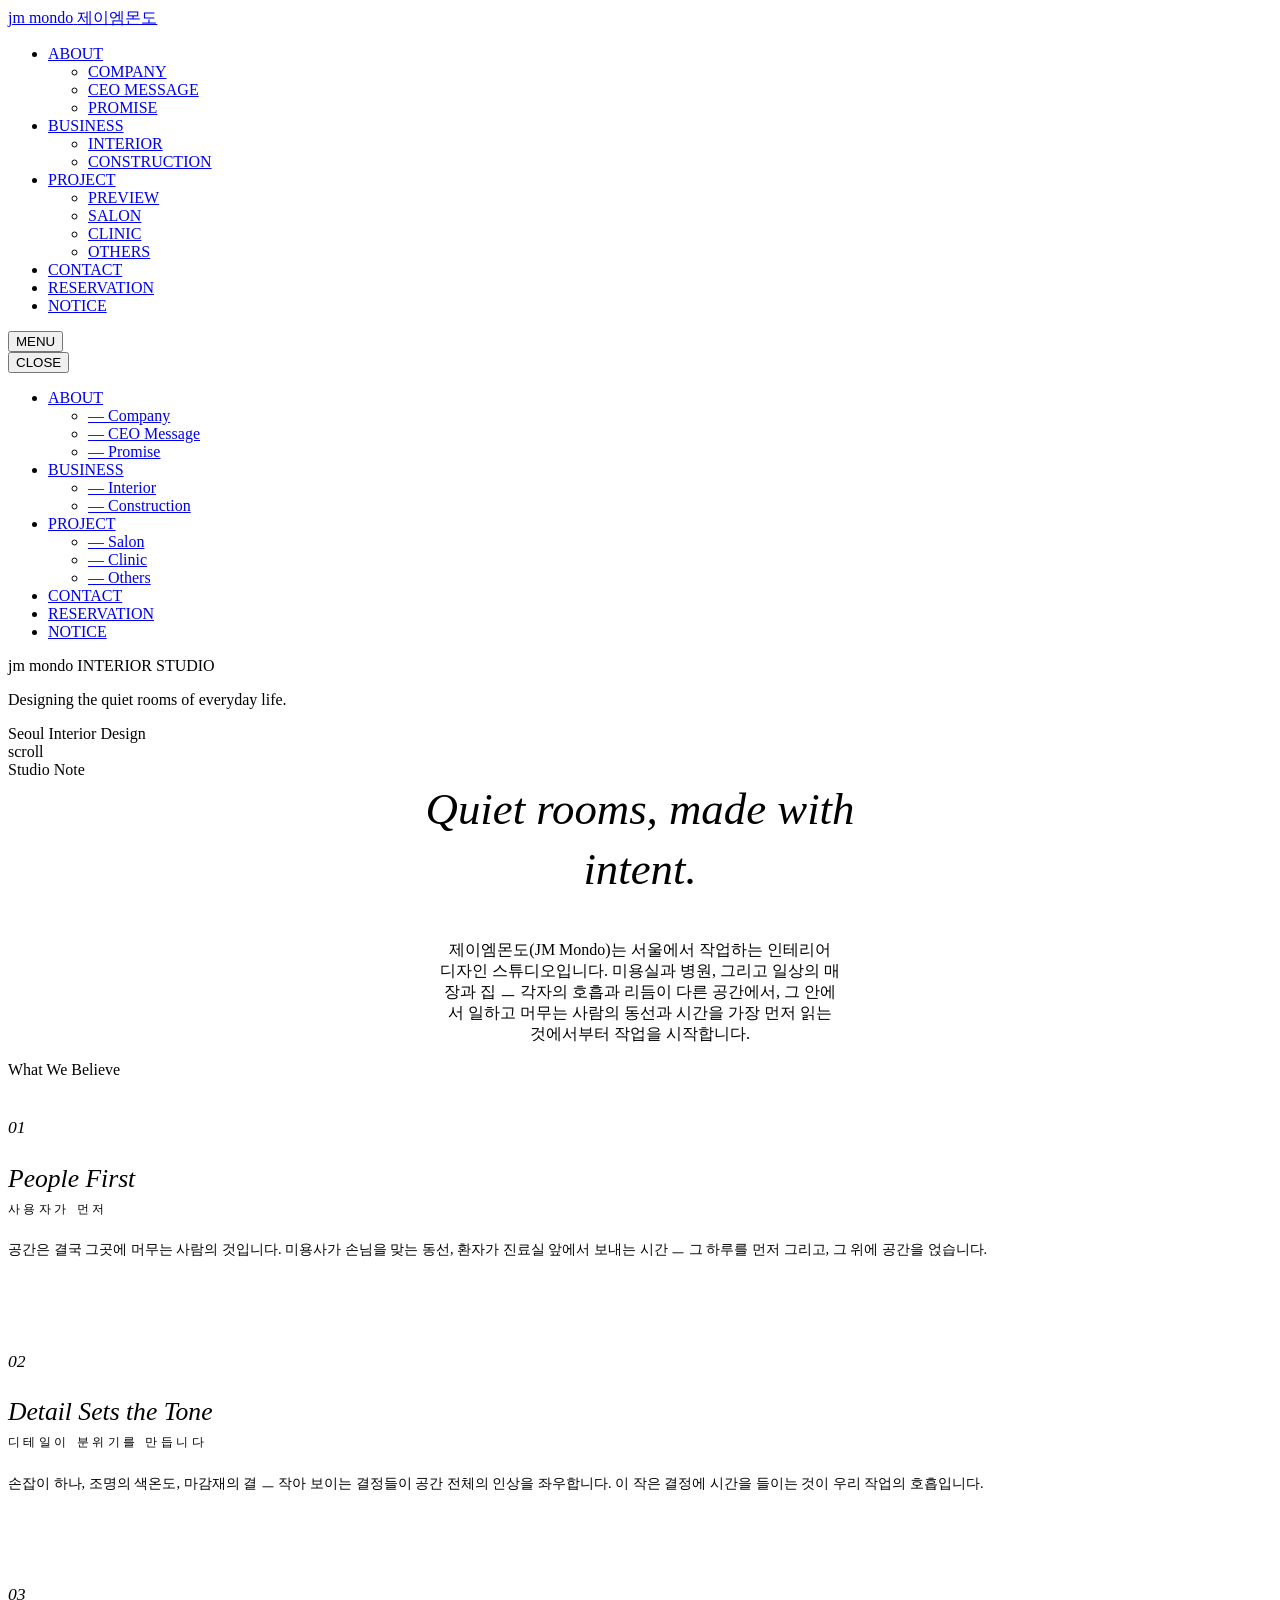
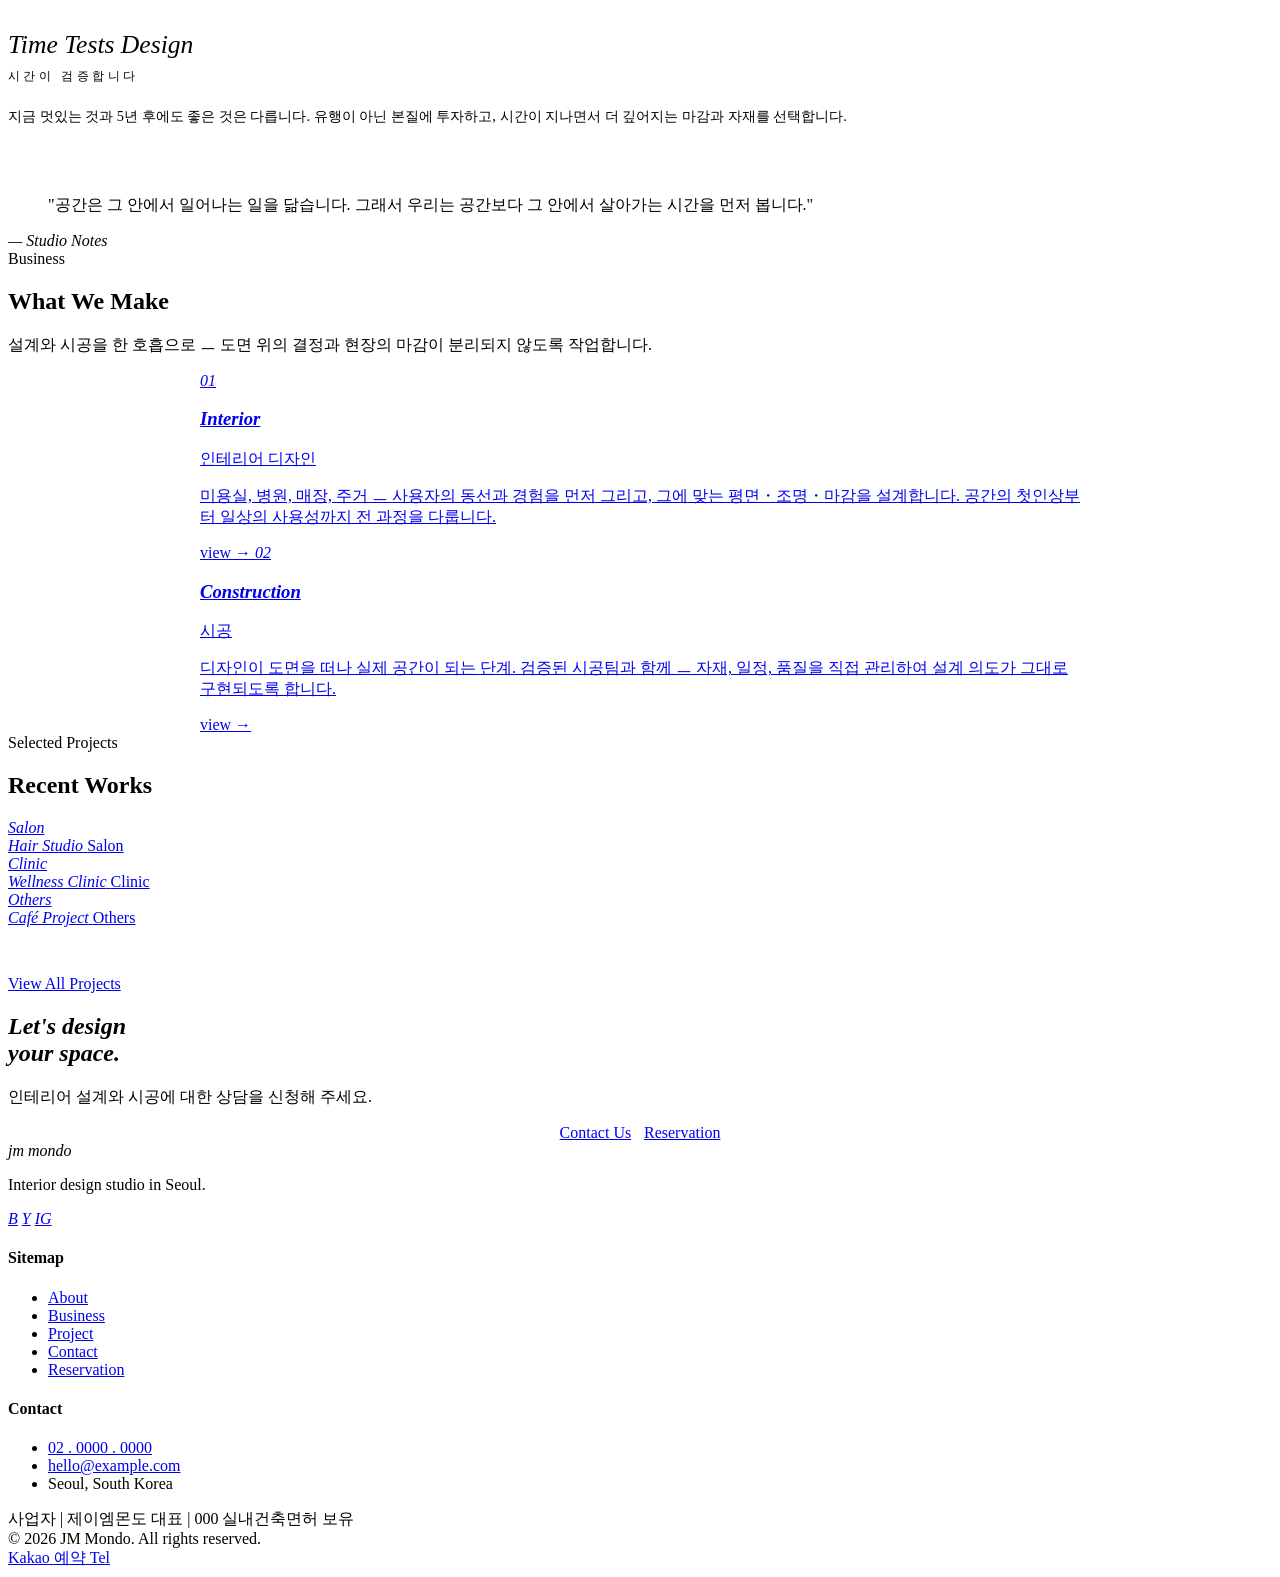
==== index.html @ fde7090d "Add files via upload" ====
<!DOCTYPE html>
<html lang="ko">
<head>
  <meta charset="UTF-8" />
  <meta name="viewport" content="width=device-width, initial-scale=1.0" />
  <title>제이엠몬도 (JM Mondo) — Interior Design Studio</title>
  <meta name="description" content="서울 기반의 건축・인테리어 디자인 스튜디오. 지속가능한 라이프스타일 공간을 디자인합니다." />

  <!-- Fonts: Cormorant Garamond (italic display) + Noto Sans KR -->
  <link rel="preconnect" href="https://fonts.googleapis.com" />
  <link rel="preconnect" href="https://fonts.gstatic.com" crossorigin />
  <link href="https://fonts.googleapis.com/css2?family=Cormorant+Garamond:ital,wght@0,400;0,500;1,400;1,500&family=Noto+Sans+KR:wght@300;400;500;700&family=Noto+Serif+KR:wght@300;400&display=swap" rel="stylesheet" />

  <link rel="stylesheet" href="css/style.css" />
</head>
<body>

  <!-- ========== HEADER ========== -->
  <header class="site-header">
    <div class="nav-inner">
      <a href="index.html" class="brand-mark">
        <span class="brand">jm mondo</span>
        <span class="ko">제이엠몬도</span>
      </a>

      <nav>
        <ul class="nav-list">
          <li>
            <a href="about.html">ABOUT</a>
            <ul class="submenu">
              <li><a href="about.html#company">COMPANY</a></li>
              <li><a href="about.html#ceo-message">CEO MESSAGE</a></li>
              <li><a href="about.html#promise">PROMISE</a></li>
            </ul>
          </li>
          <li>
            <a href="business.html">BUSINESS</a>
            <ul class="submenu">
              <li><a href="business.html#interior">INTERIOR</a></li>
              <li><a href="business.html#construction">CONSTRUCTION</a></li>
            </ul>
          </li>
          <li>
            <a href="project.html">PROJECT</a>
            <ul class="submenu">
              <li><a href="project.html#all">PREVIEW</a></li>
              <li><a href="project.html#salon">SALON</a></li>
              <li><a href="project.html#clinic">CLINIC</a></li>
              <li><a href="project.html#others">OTHERS</a></li>
            </ul>
          </li>
          <li><a href="contact.html">CONTACT</a></li>
          <li><a href="reservation.html">RESERVATION</a></li>
          <li><a href="notice.html">NOTICE</a></li>
        </ul>
      </nav>

      <button class="menu-trigger" aria-label="메뉴 열기">
        <span>MENU</span>
        <span class="bars" aria-hidden="true">
          <span></span><span></span>
        </span>
      </button>
    </div>
  </header>

  <!-- ========== MOBILE DRAWER ========== -->
  <div class="drawer-overlay"></div>
  <aside class="mobile-drawer" aria-label="모바일 메뉴">
    <button class="drawer-close" aria-label="메뉴 닫기">CLOSE</button>
    <ul class="drawer-list">
      <li>
        <a href="about.html">ABOUT</a>
        <ul class="sub-list">
          <li><a href="about.html#company">— Company</a></li>
          <li><a href="about.html#ceo-message">— CEO Message</a></li>
          <li><a href="about.html#promise">— Promise</a></li>
        </ul>
      </li>
      <li>
        <a href="business.html">BUSINESS</a>
        <ul class="sub-list">
          <li><a href="business.html#interior">— Interior</a></li>
          <li><a href="business.html#construction">— Construction</a></li>
        </ul>
      </li>
      <li>
        <a href="project.html">PROJECT</a>
        <ul class="sub-list">
          <li><a href="project.html#salon">— Salon</a></li>
          <li><a href="project.html#clinic">— Clinic</a></li>
          <li><a href="project.html#others">— Others</a></li>
        </ul>
      </li>
      <li><a href="contact.html">CONTACT</a></li>
      <li><a href="reservation.html">RESERVATION</a></li>
      <li><a href="notice.html">NOTICE</a></li>
    </ul>
  </aside>

  <!-- ========== HERO ========== -->
  <section class="hero">
    <div class="container hero-inner">
      <div class="hero-mark reveal">
        <span class="italic">jm mondo</span>
        <span class="multiply">INTERIOR STUDIO</span>
      </div>
      <p class="hero-tagline reveal">
        Designing the quiet rooms of everyday life.
      </p>
      <div class="hero-meta reveal">
        <span>Seoul</span>
        <span>Interior Design</span>
      </div>
    </div>

    <div class="scroll-cue">
      <span class="italic">scroll</span>
      <span class="line-down" aria-hidden="true"></span>
    </div>
  </section>

  <!-- ========== STUDIO NOTE ========== -->
  <section id="intro">
    <div class="container-narrow">
      <div class="section-head">
        <span class="eyebrow reveal">Studio Note</span>
      </div>

      <p class="reveal" style="font-family:var(--font-display); font-style:italic; font-size:clamp(1.8rem, 3.6vw, 2.8rem); line-height:1.35; text-align:center; margin:0 auto 2.5rem; max-width:22ch; color:var(--text); font-weight:400;">
        Quiet rooms, made with intent.
      </p>

      <div class="reveal" style="max-width:50ch; margin:0 auto; text-align:center;">
        <p class="body-kr">
          제이엠몬도(JM Mondo)는 서울에서 작업하는 인테리어 디자인 스튜디오입니다. 미용실과 병원, 그리고 일상의 매장과 집 ㅡ 각자의 호흡과 리듬이 다른 공간에서, 그 안에서 일하고 머무는 사람의 동선과 시간을 가장 먼저 읽는 것에서부터 작업을 시작합니다.
        </p>
      </div>

      <div class="divider reveal"></div>
    </div>
  </section>

  <!-- ========== PRINCIPLES ========== -->
  <section id="principles" style="padding-top:0;">
    <div class="container">
      <div class="section-head">
        <span class="eyebrow reveal">What We Believe</span>
      </div>

      <div class="service-grid">
        <div class="reveal" style="padding:2.4rem 0; border-top:1px solid var(--line);">
          <span style="font-family:var(--font-display); font-style:italic; font-size:1.1rem; color:var(--text-soft); display:block; margin-bottom:1.6rem;"><em>01</em></span>
          <h3 style="font-family:var(--font-display); font-style:italic; font-size:1.6rem; margin-bottom:0.4rem; font-weight:400; line-height:1.2;"><em>People First</em></h3>
          <span style="font-size:0.78rem; letter-spacing:0.28em; text-transform:uppercase; color:var(--text-muted); margin-bottom:1.4rem; display:block;">사용자가 먼저</span>
          <p class="body-kr" style="font-size:0.9rem;">공간은 결국 그곳에 머무는 사람의 것입니다. 미용사가 손님을 맞는 동선, 환자가 진료실 앞에서 보내는 시간 ㅡ 그 하루를 먼저 그리고, 그 위에 공간을 얹습니다.</p>
        </div>

        <div class="reveal" style="padding:2.4rem 0; border-top:1px solid var(--line);">
          <span style="font-family:var(--font-display); font-style:italic; font-size:1.1rem; color:var(--text-soft); display:block; margin-bottom:1.6rem;"><em>02</em></span>
          <h3 style="font-family:var(--font-display); font-style:italic; font-size:1.6rem; margin-bottom:0.4rem; font-weight:400; line-height:1.2;"><em>Detail Sets the Tone</em></h3>
          <span style="font-size:0.78rem; letter-spacing:0.28em; text-transform:uppercase; color:var(--text-muted); margin-bottom:1.4rem; display:block;">디테일이 분위기를 만듭니다</span>
          <p class="body-kr" style="font-size:0.9rem;">손잡이 하나, 조명의 색온도, 마감재의 결 ㅡ 작아 보이는 결정들이 공간 전체의 인상을 좌우합니다. 이 작은 결정에 시간을 들이는 것이 우리 작업의 호흡입니다.</p>
        </div>

        <div class="reveal" style="padding:2.4rem 0; border-top:1px solid var(--line);">
          <span style="font-family:var(--font-display); font-style:italic; font-size:1.1rem; color:var(--text-soft); display:block; margin-bottom:1.6rem;"><em>03</em></span>
          <h3 style="font-family:var(--font-display); font-style:italic; font-size:1.6rem; margin-bottom:0.4rem; font-weight:400; line-height:1.2;"><em>Time Tests Design</em></h3>
          <span style="font-size:0.78rem; letter-spacing:0.28em; text-transform:uppercase; color:var(--text-muted); margin-bottom:1.4rem; display:block;">시간이 검증합니다</span>
          <p class="body-kr" style="font-size:0.9rem;">지금 멋있는 것과 5년 후에도 좋은 것은 다릅니다. 유행이 아닌 본질에 투자하고, 시간이 지나면서 더 깊어지는 마감과 자재를 선택합니다.</p>
        </div>
      </div>
    </div>
  </section>

  <!-- ========== EDITORIAL QUOTE ========== -->
  <section class="editorial-banner reveal">
    <div class="container">
      <blockquote>
        "공간은 그 안에서 일어나는 일을 닮습니다. 그래서 우리는 공간보다 그 안에서 살아가는 시간을 먼저 봅니다."
      </blockquote>
      <cite>— Studio Notes</cite>
    </div>
  </section>

  <!-- ========== BUSINESS PREVIEW ========== -->
  <section id="business-preview">
    <div class="container">
      <div class="section-head">
        <span class="eyebrow reveal">Business</span>
        <h2 class="h-section reveal">What We Make</h2>
        <p class="body-kr reveal" style="margin-top:1.2rem;">
          설계와 시공을 한 호흡으로 ㅡ 도면 위의 결정과 현장의 마감이 분리되지 않도록 작업합니다.
        </p>
      </div>

      <div class="service-grid" style="grid-template-columns:repeat(auto-fit, minmax(260px, 1fr)); max-width:880px; margin:0 auto;">
        <a href="business.html#interior" class="service-card reveal">
          <span class="num"><em>01</em></span>
          <h3 class="title"><em>Interior</em></h3>
          <span class="title-kr">인테리어 디자인</span>
          <p class="desc">미용실, 병원, 매장, 주거 ㅡ 사용자의 동선과 경험을 먼저 그리고, 그에 맞는 평면・조명・마감을 설계합니다. 공간의 첫인상부터 일상의 사용성까지 전 과정을 다룹니다.</p>
          <span class="arrow">view → </span>
        </a>

        <a href="business.html#construction" class="service-card reveal">
          <span class="num"><em>02</em></span>
          <h3 class="title"><em>Construction</em></h3>
          <span class="title-kr">시공</span>
          <p class="desc">디자인이 도면을 떠나 실제 공간이 되는 단계. 검증된 시공팀과 함께 ㅡ 자재, 일정, 품질을 직접 관리하여 설계 의도가 그대로 구현되도록 합니다.</p>
          <span class="arrow">view → </span>
        </a>
      </div>
    </div>
  </section>

  <!-- ========== PROJECT PREVIEW ========== -->
  <section id="project-preview" style="background:var(--bg-alt);">
    <div class="container">
      <div class="section-head">
        <span class="eyebrow reveal">Selected Projects</span>
        <h2 class="h-section reveal">Recent Works</h2>
      </div>

      <div class="project-grid">
        <a href="project.html" class="project-item reveal">
          <div class="img-wrap"><div class="placeholder"><em>Salon</em></div></div>
          <div class="meta">
            <span class="name"><em>Hair Studio</em></span>
            <span class="cat">Salon</span>
          </div>
        </a>
        <a href="project.html" class="project-item reveal">
          <div class="img-wrap"><div class="placeholder"><em>Clinic</em></div></div>
          <div class="meta">
            <span class="name"><em>Wellness Clinic</em></span>
            <span class="cat">Clinic</span>
          </div>
        </a>
        <a href="project.html" class="project-item reveal">
          <div class="img-wrap"><div class="placeholder"><em>Others</em></div></div>
          <div class="meta">
            <span class="name"><em>Café Project</em></span>
            <span class="cat">Others</span>
          </div>
        </a>
      </div>

      <div class="text-center" style="margin-top:3rem;">
        <a href="project.html" class="cta-button dark">View All Projects</a>
      </div>
    </div>
  </section>

  <!-- ========== CTA ========== -->
  <section class="cta-banner">
    <div class="container">
      <h2 class="h-display"><em>Let's design<br/>your space.</em></h2>
      <p class="body-kr">인테리어 설계와 시공에 대한 상담을 신청해 주세요.</p>
      <div style="display:flex; gap:0.8rem; flex-wrap:wrap; justify-content:center;">
        <a href="contact.html" class="cta-button">Contact Us</a>
        <a href="reservation.html" class="cta-button">Reservation</a>
      </div>
    </div>
  </section>

  <!-- ========== FOOTER ========== -->
  <footer class="site-footer">
    <div class="container">
      <div class="footer-grid">
        <div class="footer-brand">
          <span class="brand"><em>jm mondo</em></span>
          <p class="tagline">Interior design studio in Seoul.</p>
          <div class="footer-social">
            <a href="https://blog.naver.com/" aria-label="blog" target="_blank" rel="noopener"><em>B</em></a>
            <a href="https://youtube.com/" aria-label="youtube" target="_blank" rel="noopener"><em>Y</em></a>
            <a href="https://instagram.com/" aria-label="instagram" target="_blank" rel="noopener"><em>IG</em></a>
          </div>
        </div>

        <div class="footer-col">
          <h4>Sitemap</h4>
          <ul>
            <li><a href="about.html">About</a></li>
            <li><a href="business.html">Business</a></li>
            <li><a href="project.html">Project</a></li>
            <li><a href="contact.html">Contact</a></li>
            <li><a href="reservation.html">Reservation</a></li>
          </ul>
        </div>

        <div class="footer-col">
          <h4>Contact</h4>
          <ul>
            <li><a href="tel:0212345678">02 . 0000 . 0000</a></li>
            <li><a href="mailto:hello@example.com">hello@example.com</a></li>
            <li><span>Seoul, South Korea</span></li>
          </ul>
        </div>
      </div>

      <div class="footer-meta">
        <div class="biz">
          <span>사업자 | 제이엠몬도</span>
          <span>대표 | 000</span>
          <span>실내건축면허 보유</span>
        </div>
        <div>© 2026 JM Mondo. All rights reserved.</div>
      </div>
    </div>
  </footer>

  <!-- ========== FLOATING SIDE ACTIONS ========== -->
  <div class="side-actions">
    <a href="http://pf.kakao.com/" target="_blank" rel="noopener" class="side-action kakao" aria-label="카카오톡 상담">
      <span>Kakao</span>
    </a>
    <a href="reservation.html" class="side-action" aria-label="예약">
      <span>예약</span>
    </a>
    <a href="tel:0212345678" class="side-action" aria-label="전화">
      <span>Tel</span>
    </a>
  </div>

  <script src="js/main.js"></script>
</body>
</html>
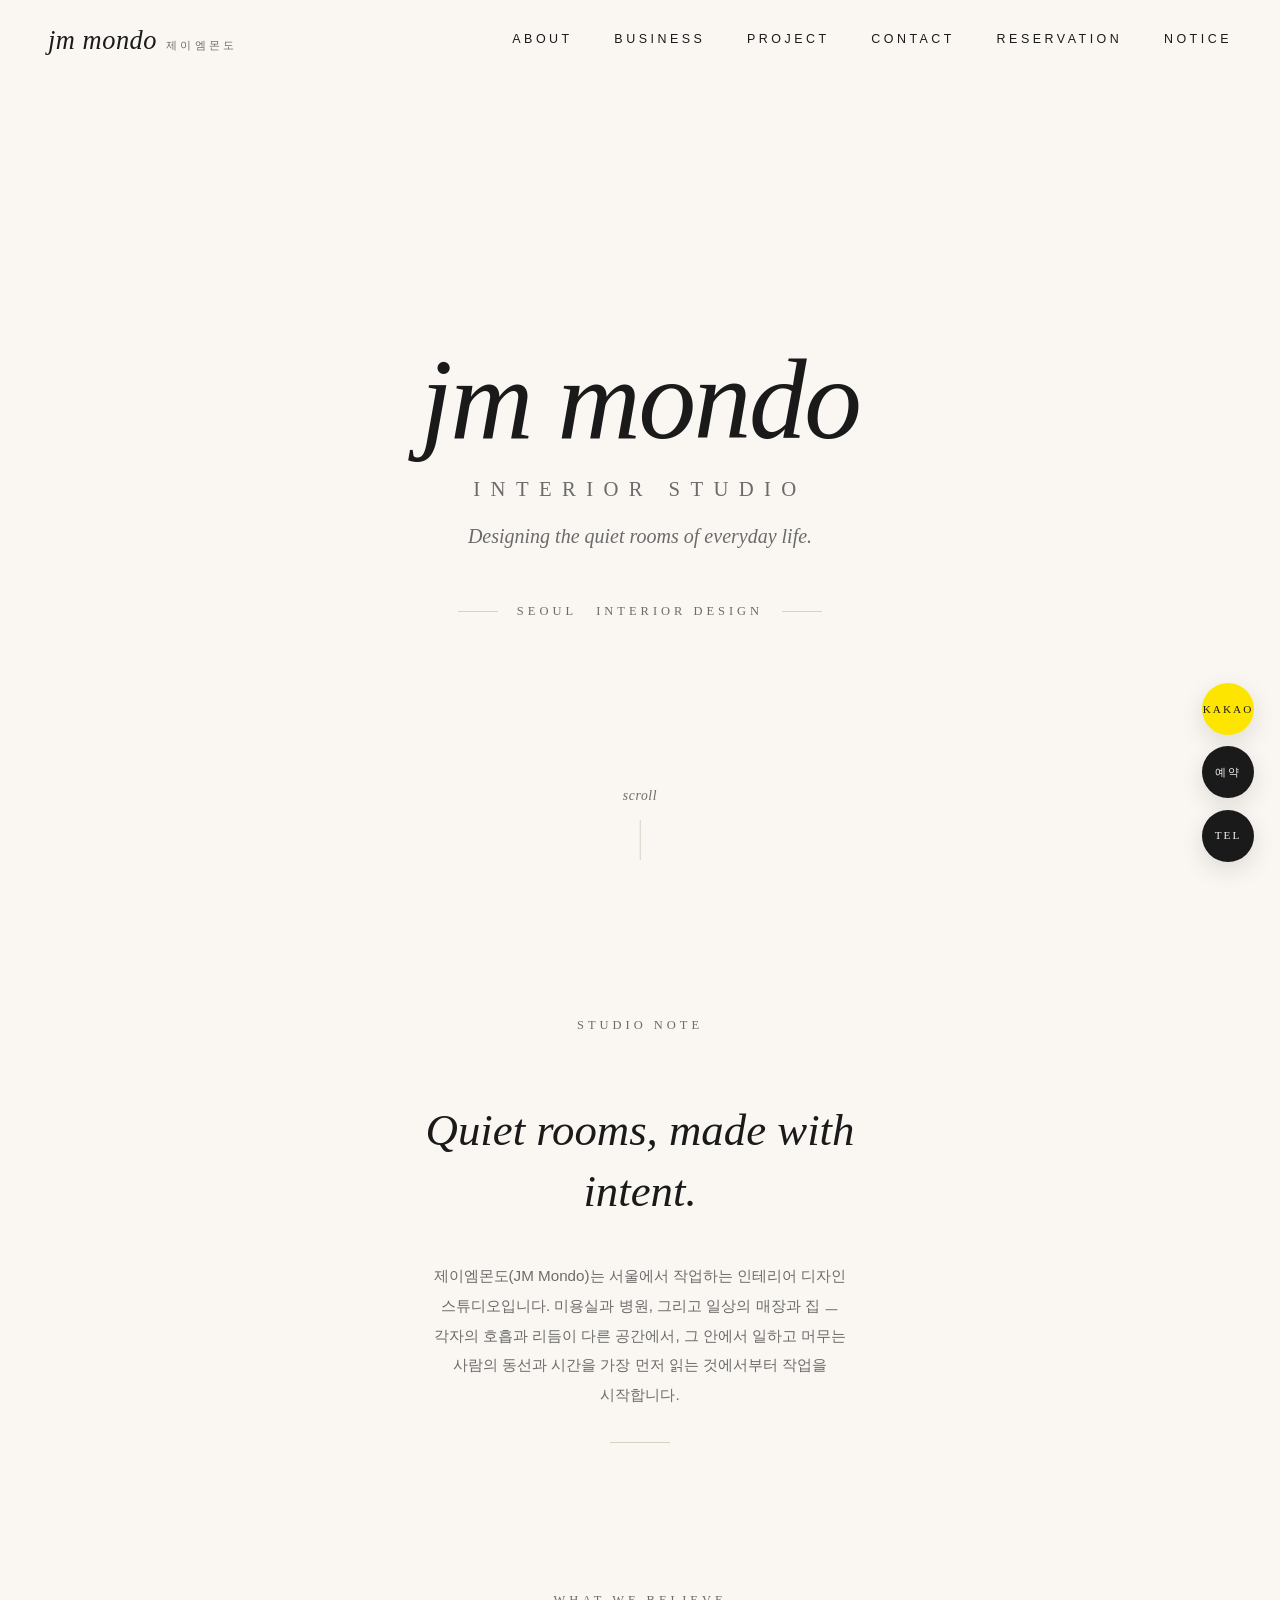
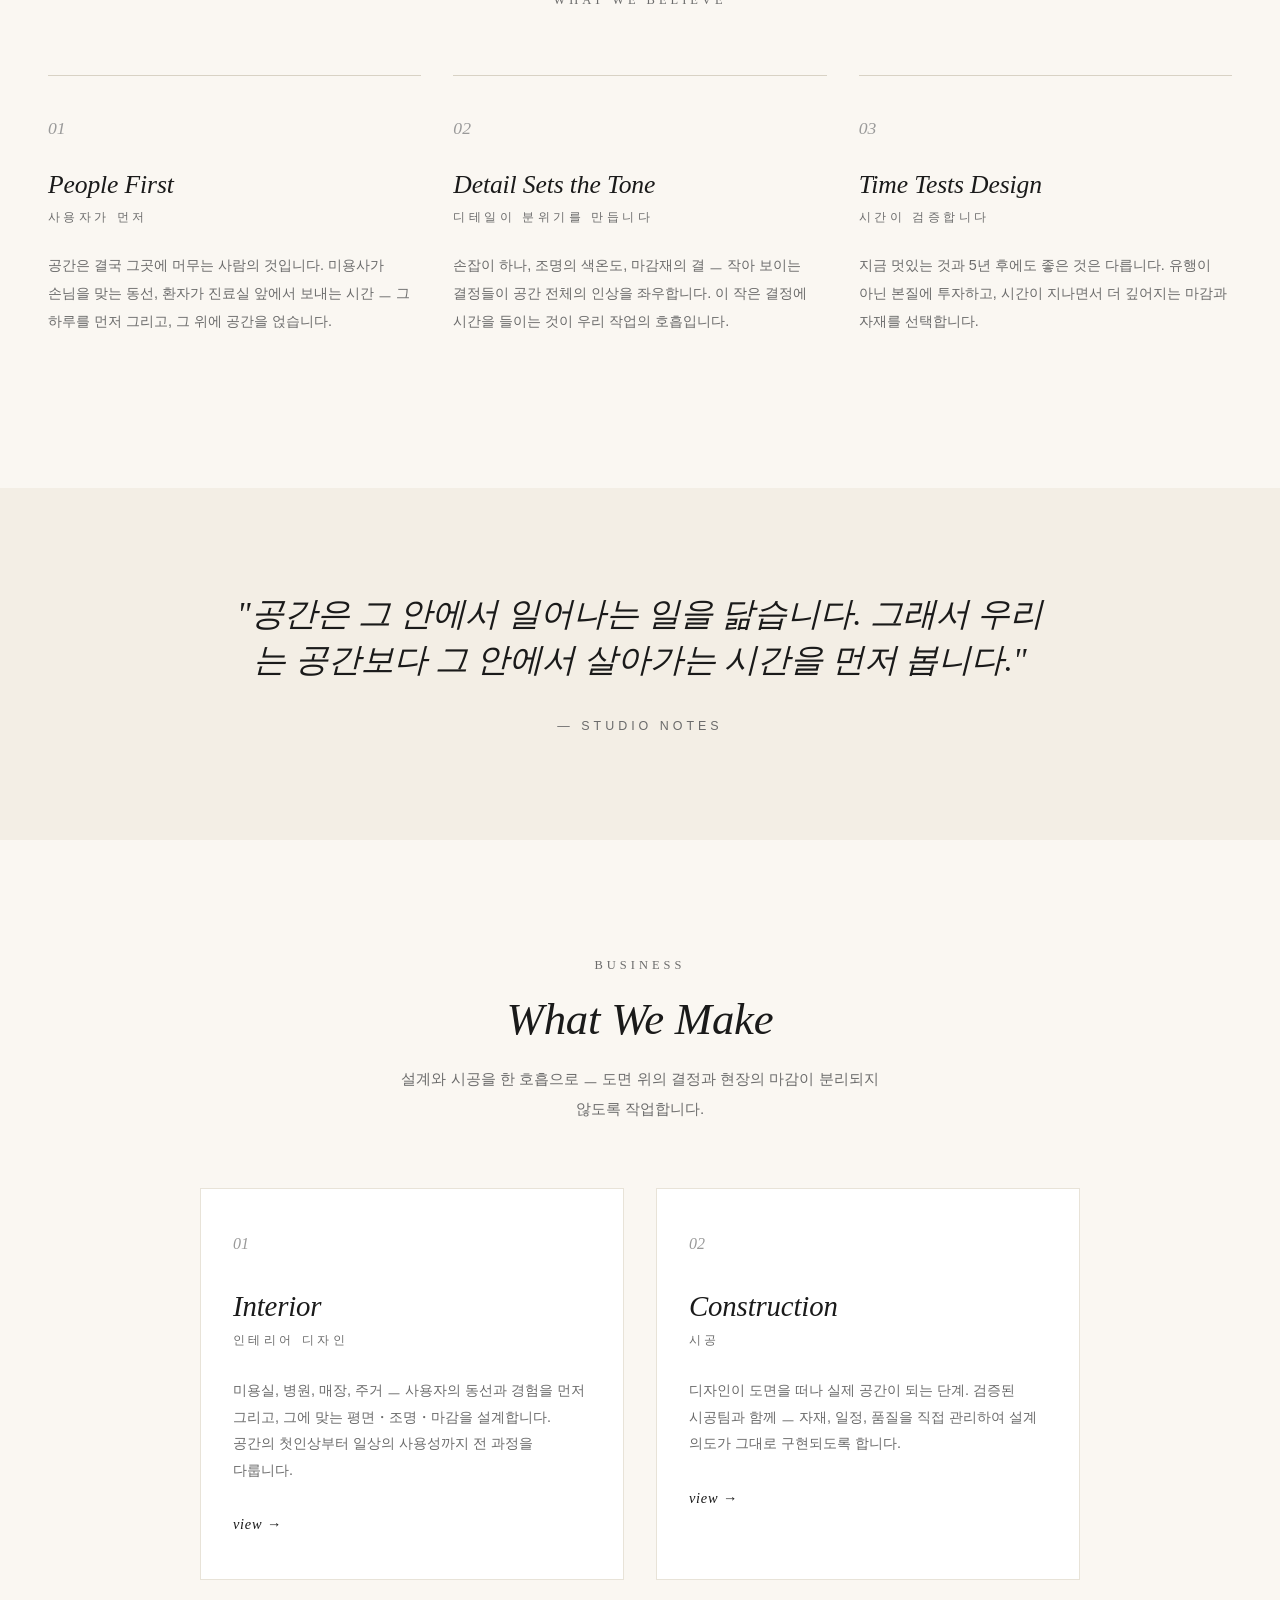
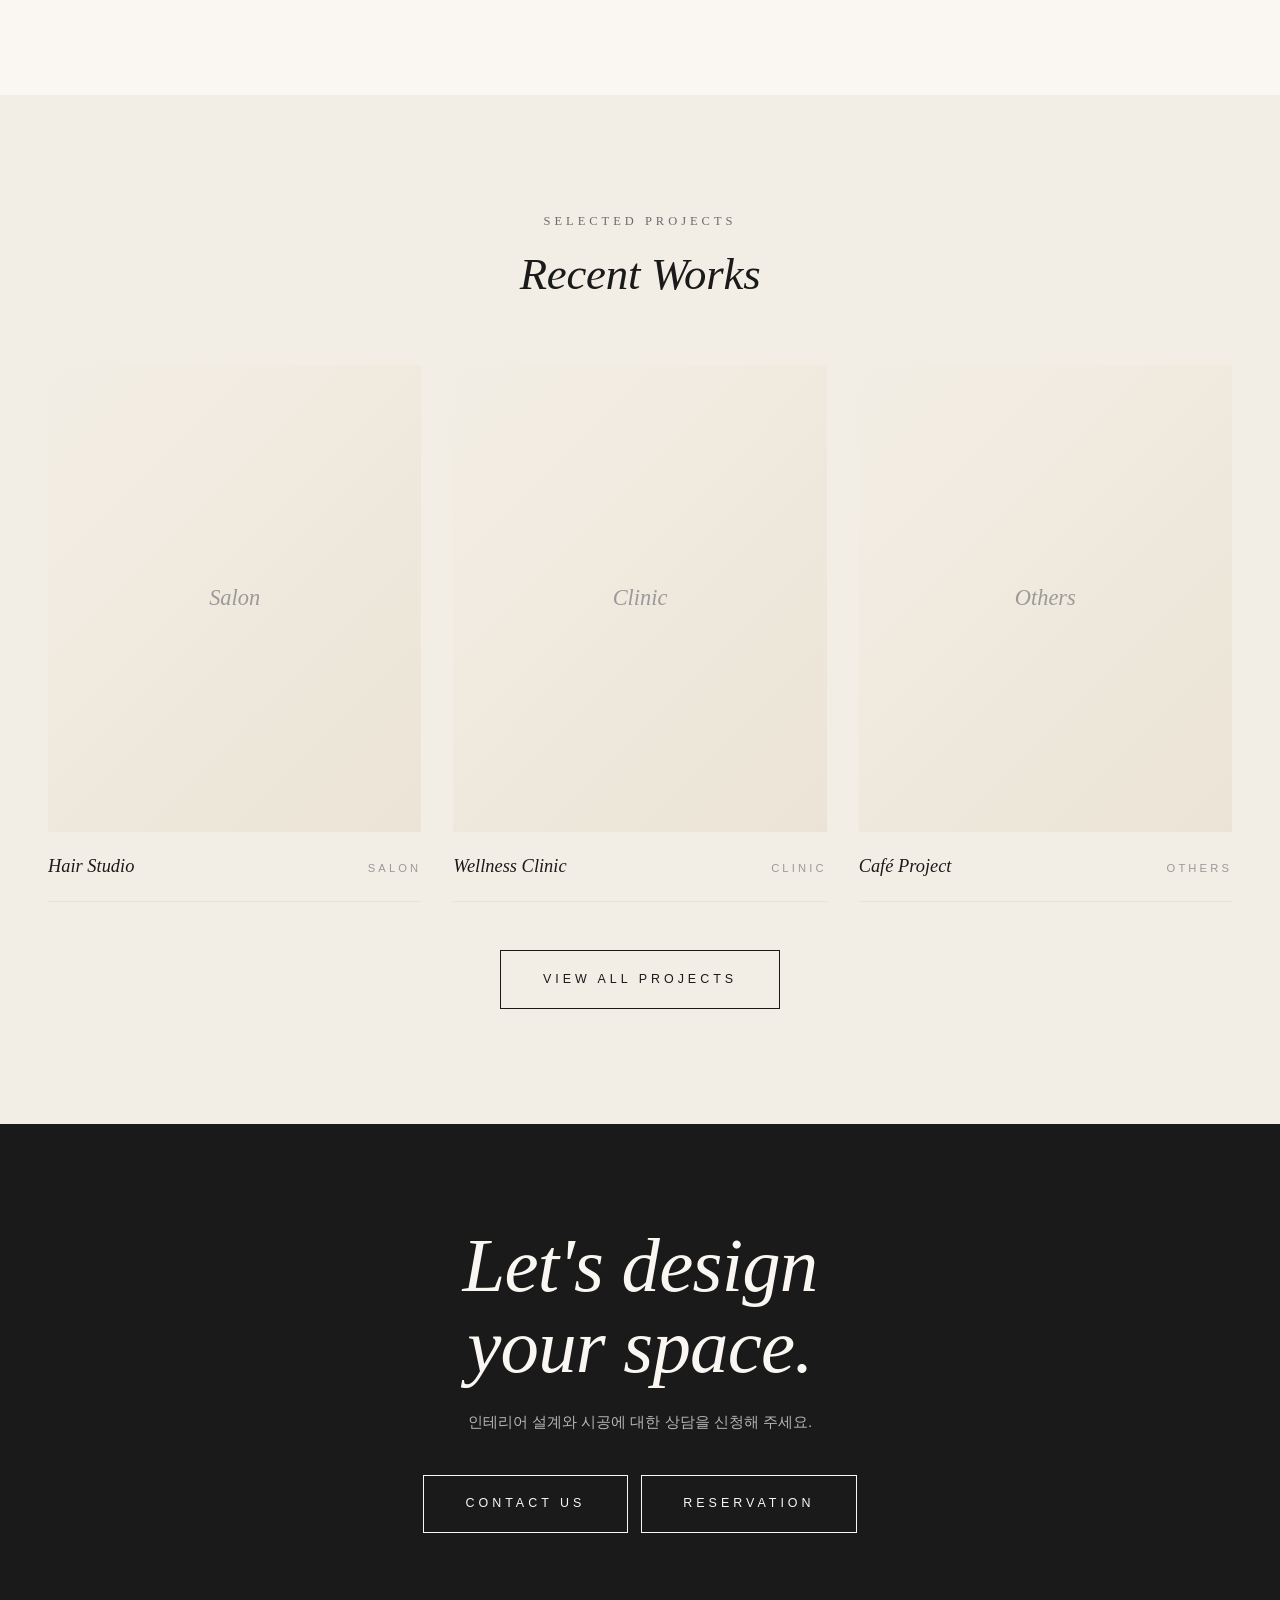
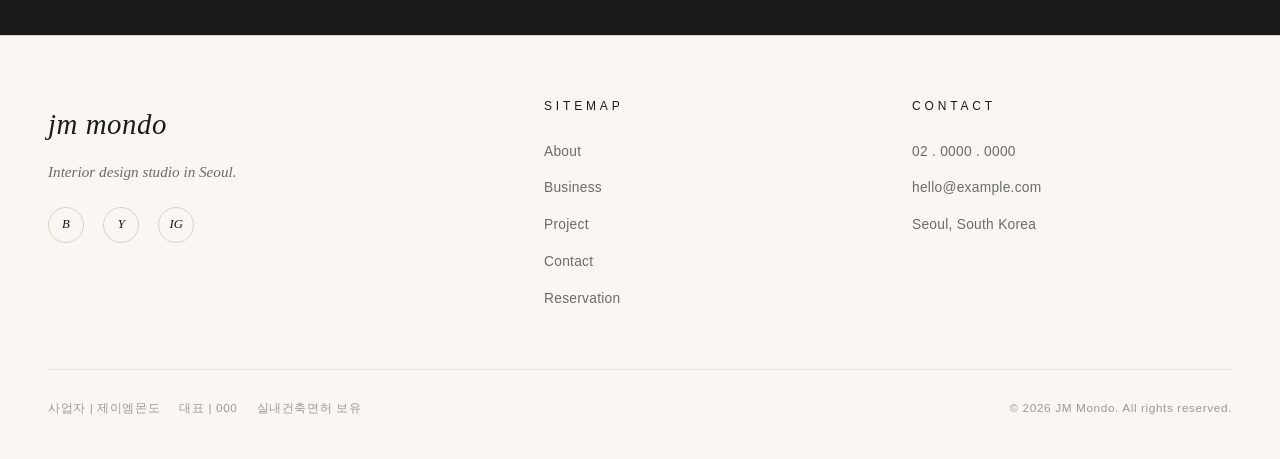
==== commit c39998de: "Update index.html" ====
--- a/index.html
+++ b/index.html
@@ -133,7 +133,8 @@
 
       <div class="reveal" style="max-width:50ch; margin:0 auto; text-align:center;">
         <p class="body-kr">
-          제이엠몬도(JM Mondo)는 서울에서 작업하는 인테리어 디자인 스튜디오입니다. 미용실과 병원, 그리고 일상의 매장과 집 ㅡ 각자의 호흡과 리듬이 다른 공간에서, 그 안에서 일하고 머무는 사람의 동선과 시간을 가장 먼저 읽는 것에서부터 작업을 시작합니다.
+          제이엠몬도(JM Mondo)는 
+          서울에서 작업하는 인테리어 디자인 스튜디오입니다. 미용실과 병원, 그리고 일상의 매장과 집 ㅡ 각자의 호흡과 리듬이 다른 공간에서, 그 안에서 일하고 머무는 사람의 동선과 시간을 가장 먼저 읽는 것에서부터 작업을 시작합니다.
         </p>
       </div>
 
--- a/css/style.css
+++ b/css/style.css
@@ -0,0 +1,1273 @@
+/* ============================================
+   THE CONA CLONE - Editorial Minimalism
+   Architecture & Interior Design Firm
+   ============================================ */
+
+/* --- Reset & Base --- */
+*, *::before, *::after {
+  box-sizing: border-box;
+  margin: 0;
+  padding: 0;
+}
+
+:root {
+  /* Color */
+  --bg: #faf7f2;
+  --bg-alt: #f3eee5;
+  --bg-deep: #ebe4d6;
+  --text: #1a1a1a;
+  --text-muted: #6b6b6b;
+  --text-soft: #9a9a9a;
+  --line: #d8d2c5;
+  --line-soft: #e8e3d8;
+  --accent: #2a2a2a;
+  --white: #ffffff;
+
+  /* Typography */
+  --font-display: 'Cormorant Garamond', 'Noto Serif KR', serif;
+  --font-body: 'Noto Sans KR', -apple-system, BlinkMacSystemFont, sans-serif;
+
+  /* Layout */
+  --max-w: 1280px;
+  --pad-x: clamp(1.25rem, 4vw, 3rem);
+
+  /* Motion */
+  --ease: cubic-bezier(0.22, 0.61, 0.36, 1);
+  --ease-out: cubic-bezier(0.16, 1, 0.3, 1);
+}
+
+html {
+  scroll-behavior: smooth;
+  font-size: 16px;
+}
+
+body {
+  background: var(--bg);
+  color: var(--text);
+  font-family: var(--font-body);
+  font-weight: 300;
+  line-height: 1.7;
+  -webkit-font-smoothing: antialiased;
+  -moz-osx-font-smoothing: grayscale;
+  overflow-x: hidden;
+}
+
+img {
+  max-width: 100%;
+  height: auto;
+  display: block;
+}
+
+a {
+  color: inherit;
+  text-decoration: none;
+  transition: opacity 0.3s var(--ease);
+}
+
+a:hover {
+  opacity: 0.6;
+}
+
+button {
+  font-family: inherit;
+  cursor: pointer;
+  border: none;
+  background: none;
+  color: inherit;
+}
+
+/* --- Typography Utilities --- */
+.display {
+  font-family: var(--font-display);
+  font-weight: 400;
+}
+
+.italic {
+  font-style: italic;
+}
+
+.uppercase {
+  text-transform: uppercase;
+  letter-spacing: 0.18em;
+}
+
+.eyebrow {
+  font-family: var(--font-display);
+  font-size: 0.78rem;
+  letter-spacing: 0.32em;
+  text-transform: uppercase;
+  color: var(--text-muted);
+  font-weight: 400;
+}
+
+h1, h2, h3, h4 {
+  font-family: var(--font-display);
+  font-weight: 400;
+  line-height: 1.15;
+  letter-spacing: -0.005em;
+}
+
+.h-display {
+  font-family: var(--font-display);
+  font-style: italic;
+  font-size: clamp(2.5rem, 6vw, 5.5rem);
+  font-weight: 400;
+  line-height: 1.05;
+  letter-spacing: -0.01em;
+}
+
+.h-section {
+  font-family: var(--font-display);
+  font-size: clamp(1.8rem, 3.5vw, 3rem);
+  font-style: italic;
+  font-weight: 400;
+}
+
+.h-sub {
+  font-family: var(--font-display);
+  font-size: 0.85rem;
+  letter-spacing: 0.4em;
+  text-transform: uppercase;
+  font-style: normal;
+  color: var(--text);
+  font-weight: 400;
+}
+
+.body-kr {
+  font-family: var(--font-body);
+  font-size: 0.95rem;
+  line-height: 1.95;
+  color: var(--text-muted);
+  font-weight: 300;
+  word-break: keep-all;
+}
+
+.body-en {
+  font-family: var(--font-display);
+  font-style: italic;
+  font-size: 1.05rem;
+  line-height: 1.75;
+  color: var(--text);
+  font-weight: 400;
+}
+
+/* --- Layout --- */
+.container {
+  max-width: var(--max-w);
+  margin: 0 auto;
+  padding-left: var(--pad-x);
+  padding-right: var(--pad-x);
+}
+
+.container-narrow {
+  max-width: 880px;
+  margin: 0 auto;
+  padding-left: var(--pad-x);
+  padding-right: var(--pad-x);
+}
+
+section {
+  padding: clamp(4rem, 9vw, 8rem) 0;
+}
+
+/* --- Header / Navigation --- */
+.site-header {
+  position: fixed;
+  top: 0;
+  left: 0;
+  right: 0;
+  z-index: 100;
+  background: rgba(250, 247, 242, 0.85);
+  backdrop-filter: blur(12px);
+  -webkit-backdrop-filter: blur(12px);
+  border-bottom: 1px solid transparent;
+  transition: border-color 0.3s var(--ease), background 0.3s var(--ease);
+}
+
+.site-header.scrolled {
+  border-bottom-color: var(--line-soft);
+}
+
+.nav-inner {
+  display: flex;
+  align-items: center;
+  justify-content: space-between;
+  padding: 1.1rem var(--pad-x);
+  max-width: var(--max-w);
+  margin: 0 auto;
+}
+
+.brand {
+  font-family: var(--font-display);
+  font-style: italic;
+  font-size: 1.65rem;
+  letter-spacing: 0.02em;
+  font-weight: 400;
+  color: var(--text);
+}
+
+.brand-mark {
+  display: flex;
+  align-items: baseline;
+  gap: 0.55rem;
+}
+
+.brand-mark .ko {
+  font-family: var(--font-body);
+  font-style: normal;
+  font-size: 0.7rem;
+  letter-spacing: 0.3em;
+  color: var(--text-muted);
+  font-weight: 400;
+  text-transform: uppercase;
+}
+
+/* Desktop nav */
+.nav-list {
+  display: none;
+  list-style: none;
+  gap: 2.6rem;
+}
+
+.nav-list > li {
+  position: relative;
+}
+
+.nav-list > li > a {
+  font-family: var(--font-body);
+  font-size: 0.78rem;
+  letter-spacing: 0.28em;
+  text-transform: uppercase;
+  color: var(--text);
+  font-weight: 400;
+  padding: 0.5rem 0;
+  display: inline-block;
+}
+
+.nav-list .submenu {
+  position: absolute;
+  top: 100%;
+  left: 50%;
+  transform: translateX(-50%) translateY(8px);
+  background: var(--bg);
+  border: 1px solid var(--line-soft);
+  list-style: none;
+  padding: 0.8rem 0;
+  min-width: 180px;
+  opacity: 0;
+  visibility: hidden;
+  transition: all 0.3s var(--ease);
+}
+
+.nav-list > li:hover .submenu {
+  opacity: 1;
+  visibility: visible;
+  transform: translateX(-50%) translateY(0);
+}
+
+.submenu li a {
+  display: block;
+  padding: 0.55rem 1.4rem;
+  font-size: 0.72rem;
+  letter-spacing: 0.22em;
+  text-transform: uppercase;
+  white-space: nowrap;
+  color: var(--text-muted);
+}
+
+.submenu li a:hover {
+  color: var(--text);
+  opacity: 1;
+}
+
+/* Mobile menu trigger */
+.menu-trigger {
+  display: flex;
+  align-items: center;
+  gap: 0.7rem;
+  font-family: var(--font-body);
+  font-size: 0.72rem;
+  letter-spacing: 0.32em;
+  text-transform: uppercase;
+  color: var(--text);
+}
+
+.menu-trigger .bars {
+  display: inline-flex;
+  flex-direction: column;
+  gap: 4px;
+}
+
+.menu-trigger .bars span {
+  display: block;
+  width: 22px;
+  height: 1px;
+  background: var(--text);
+  transition: transform 0.3s var(--ease);
+}
+
+@media (min-width: 1024px) {
+  .nav-list { display: flex; }
+  .menu-trigger { display: none; }
+}
+
+/* Mobile drawer */
+.mobile-drawer {
+  position: fixed;
+  top: 0;
+  right: 0;
+  width: min(86vw, 380px);
+  height: 100vh;
+  background: var(--bg);
+  border-left: 1px solid var(--line-soft);
+  z-index: 200;
+  transform: translateX(100%);
+  transition: transform 0.45s var(--ease-out);
+  overflow-y: auto;
+  padding: 5rem 2.2rem 3rem;
+}
+
+.mobile-drawer.open {
+  transform: translateX(0);
+}
+
+.drawer-close {
+  position: absolute;
+  top: 1.4rem;
+  right: 1.6rem;
+  font-size: 0.72rem;
+  letter-spacing: 0.32em;
+  text-transform: uppercase;
+}
+
+.drawer-list {
+  list-style: none;
+}
+
+.drawer-list > li {
+  border-bottom: 1px solid var(--line-soft);
+}
+
+.drawer-list > li > a {
+  display: block;
+  padding: 1.1rem 0;
+  font-family: var(--font-display);
+  font-style: italic;
+  font-size: 1.5rem;
+  font-weight: 400;
+  color: var(--text);
+}
+
+.drawer-list .sub-list {
+  list-style: none;
+  padding: 0 0 1rem 0;
+  margin: -0.4rem 0 0 0;
+}
+
+.drawer-list .sub-list a {
+  font-family: var(--font-body);
+  font-style: normal;
+  font-size: 0.74rem;
+  letter-spacing: 0.26em;
+  text-transform: uppercase;
+  color: var(--text-muted);
+  padding: 0.45rem 0;
+  display: inline-block;
+}
+
+.drawer-overlay {
+  position: fixed;
+  inset: 0;
+  background: rgba(26, 26, 26, 0.4);
+  z-index: 150;
+  opacity: 0;
+  visibility: hidden;
+  transition: all 0.3s var(--ease);
+}
+
+.drawer-overlay.show {
+  opacity: 1;
+  visibility: visible;
+}
+
+/* --- Hero --- */
+.hero {
+  min-height: 100vh;
+  display: flex;
+  align-items: center;
+  justify-content: center;
+  padding: 8rem 0 4rem;
+  position: relative;
+}
+
+.hero-inner {
+  text-align: center;
+  max-width: 920px;
+}
+
+.hero-mark {
+  font-family: var(--font-display);
+  font-style: italic;
+  font-size: clamp(3rem, 9vw, 7.5rem);
+  font-weight: 400;
+  line-height: 1;
+  letter-spacing: -0.02em;
+  margin-bottom: 1.2rem;
+}
+
+.hero-mark .multiply {
+  display: block;
+  font-style: normal;
+  font-size: 0.18em;
+  letter-spacing: 0.5em;
+  margin-top: 1.4rem;
+  color: var(--text-muted);
+}
+
+.hero-tagline {
+  font-family: var(--font-display);
+  font-style: italic;
+  font-size: 1.25rem;
+  color: var(--text-muted);
+  margin: 1.2rem auto 2rem;
+  max-width: 36ch;
+}
+
+.hero-meta {
+  display: flex;
+  align-items: center;
+  justify-content: center;
+  gap: 1.2rem;
+  font-family: var(--font-display);
+  font-size: 0.78rem;
+  letter-spacing: 0.32em;
+  text-transform: uppercase;
+  color: var(--text-muted);
+  margin-top: 3rem;
+}
+
+.hero-meta::before, .hero-meta::after {
+  content: '';
+  width: 40px;
+  height: 1px;
+  background: var(--line);
+}
+
+.scroll-cue {
+  position: absolute;
+  bottom: 2.5rem;
+  left: 50%;
+  transform: translateX(-50%);
+  font-family: var(--font-display);
+  font-style: italic;
+  font-size: 0.85rem;
+  color: var(--text-muted);
+  letter-spacing: 0.05em;
+  display: flex;
+  flex-direction: column;
+  align-items: center;
+  gap: 0.8rem;
+}
+
+.scroll-cue .line-down {
+  width: 1px;
+  height: 40px;
+  background: var(--line);
+  animation: scrollLine 2.4s ease-in-out infinite;
+  transform-origin: top;
+}
+
+@keyframes scrollLine {
+  0%, 100% { transform: scaleY(0.3); opacity: 0.4; }
+  50% { transform: scaleY(1); opacity: 1; }
+}
+
+/* --- Section components --- */
+.section-head {
+  text-align: center;
+  margin-bottom: clamp(2.5rem, 5vw, 4.5rem);
+}
+
+.section-head .eyebrow {
+  display: block;
+  margin-bottom: 1.1rem;
+}
+
+.section-head .h-section {
+  margin-bottom: 1rem;
+}
+
+.section-head .body-kr {
+  max-width: 60ch;
+  margin: 0 auto;
+}
+
+/* Two column intro layout (used on Home) */
+.intro-grid {
+  display: grid;
+  gap: clamp(2rem, 5vw, 4rem);
+  grid-template-columns: 1fr;
+  align-items: start;
+}
+
+@media (min-width: 880px) {
+  .intro-grid {
+    grid-template-columns: 1fr 1fr;
+  }
+}
+
+.intro-block {
+  border-top: 1px solid var(--line);
+  padding-top: 2rem;
+}
+
+.intro-block .lang-label {
+  font-family: var(--font-display);
+  font-size: 0.72rem;
+  letter-spacing: 0.4em;
+  text-transform: uppercase;
+  color: var(--text-soft);
+  margin-bottom: 1.5rem;
+  display: block;
+}
+
+.intro-block p {
+  margin-bottom: 1rem;
+}
+
+/* --- Identity (C O N A) Block --- */
+.identity-block {
+  border-top: 1px solid var(--line);
+  border-bottom: 1px solid var(--line);
+  padding: 3rem 0;
+  margin: 2rem 0;
+}
+
+.identity-head {
+  font-family: var(--font-display);
+  font-size: 0.85rem;
+  letter-spacing: 0.4em;
+  text-transform: uppercase;
+  color: var(--text-muted);
+  text-align: center;
+  margin-bottom: 2.5rem;
+}
+
+.identity-grid {
+  display: grid;
+  grid-template-columns: 1fr;
+  gap: 1.4rem;
+  max-width: 720px;
+  margin: 0 auto;
+}
+
+@media (min-width: 720px) {
+  .identity-grid {
+    grid-template-columns: repeat(2, 1fr);
+    gap: 2rem 3rem;
+  }
+}
+
+.identity-item {
+  display: flex;
+  align-items: baseline;
+  gap: 1.4rem;
+  padding: 0.6rem 0;
+  border-bottom: 1px solid var(--line-soft);
+}
+
+.identity-item .letter {
+  font-family: var(--font-display);
+  font-style: italic;
+  font-size: 2.4rem;
+  font-weight: 400;
+  line-height: 1;
+  color: var(--text);
+  min-width: 1.2em;
+}
+
+.identity-item .meaning {
+  flex: 1;
+}
+
+.identity-item .meaning-en {
+  font-family: var(--font-display);
+  font-style: italic;
+  font-size: 1.05rem;
+  color: var(--text);
+  display: block;
+}
+
+.identity-item .meaning-kr {
+  font-family: var(--font-body);
+  font-size: 0.82rem;
+  color: var(--text-muted);
+  letter-spacing: 0.05em;
+  margin-top: 0.2rem;
+  font-weight: 300;
+}
+
+/* --- Service preview cards --- */
+.service-grid {
+  display: grid;
+  gap: 1.2rem;
+  grid-template-columns: 1fr;
+}
+
+@media (min-width: 720px) {
+  .service-grid { grid-template-columns: repeat(3, 1fr); gap: 2rem; }
+}
+
+.service-card {
+  background: var(--white);
+  padding: 2.6rem 2rem;
+  border: 1px solid var(--line-soft);
+  position: relative;
+  transition: transform 0.5s var(--ease-out), border-color 0.4s var(--ease);
+  text-align: left;
+}
+
+.service-card:hover {
+  transform: translateY(-4px);
+  border-color: var(--text);
+}
+
+.service-card .num {
+  font-family: var(--font-display);
+  font-style: italic;
+  font-size: 1rem;
+  color: var(--text-soft);
+  margin-bottom: 2rem;
+  display: block;
+}
+
+.service-card .title {
+  font-family: var(--font-display);
+  font-style: italic;
+  font-size: 1.8rem;
+  margin-bottom: 0.4rem;
+  font-weight: 400;
+  line-height: 1.2;
+}
+
+.service-card .title-kr {
+  font-size: 0.78rem;
+  letter-spacing: 0.28em;
+  text-transform: uppercase;
+  color: var(--text-muted);
+  margin-bottom: 1.6rem;
+  display: block;
+}
+
+.service-card .desc {
+  font-size: 0.9rem;
+  color: var(--text-muted);
+  line-height: 1.85;
+  word-break: keep-all;
+}
+
+.service-card .arrow {
+  display: inline-block;
+  margin-top: 1.8rem;
+  font-family: var(--font-display);
+  font-style: italic;
+  font-size: 0.9rem;
+  color: var(--text);
+  letter-spacing: 0.05em;
+}
+
+/* --- Project / Gallery --- */
+.project-filter {
+  display: flex;
+  flex-wrap: wrap;
+  justify-content: center;
+  gap: 0.4rem;
+  margin-bottom: 3rem;
+}
+
+.project-filter button {
+  font-family: var(--font-display);
+  font-size: 0.78rem;
+  letter-spacing: 0.3em;
+  text-transform: uppercase;
+  padding: 0.7rem 1.4rem;
+  color: var(--text-muted);
+  border: 1px solid transparent;
+  transition: all 0.3s var(--ease);
+}
+
+.project-filter button:hover {
+  color: var(--text);
+}
+
+.project-filter button.active {
+  color: var(--text);
+  border-color: var(--text);
+}
+
+.project-grid {
+  display: grid;
+  gap: 1.5rem;
+  grid-template-columns: 1fr;
+}
+
+@media (min-width: 720px) {
+  .project-grid { grid-template-columns: repeat(2, 1fr); gap: 2rem; }
+}
+
+@media (min-width: 1100px) {
+  .project-grid { grid-template-columns: repeat(3, 1fr); }
+}
+
+.project-item {
+  position: relative;
+  overflow: hidden;
+  cursor: pointer;
+}
+
+.project-item .img-wrap {
+  aspect-ratio: 4 / 5;
+  overflow: hidden;
+  background: var(--bg-deep);
+}
+
+.project-item .img-wrap img,
+.project-item .img-wrap .placeholder {
+  width: 100%;
+  height: 100%;
+  object-fit: cover;
+  transition: transform 0.8s var(--ease-out);
+}
+
+.project-item:hover .img-wrap img,
+.project-item:hover .img-wrap .placeholder {
+  transform: scale(1.05);
+}
+
+.project-item .placeholder {
+  display: flex;
+  align-items: center;
+  justify-content: center;
+  font-family: var(--font-display);
+  font-style: italic;
+  font-size: 1.4rem;
+  color: var(--text-soft);
+  background: linear-gradient(135deg, var(--bg-alt), var(--bg-deep));
+}
+
+.project-item .meta {
+  padding: 1.2rem 0;
+  display: flex;
+  justify-content: space-between;
+  align-items: baseline;
+  gap: 1rem;
+  border-bottom: 1px solid var(--line-soft);
+}
+
+.project-item .name {
+  font-family: var(--font-display);
+  font-style: italic;
+  font-size: 1.15rem;
+  color: var(--text);
+  font-weight: 400;
+}
+
+.project-item .cat {
+  font-size: 0.7rem;
+  letter-spacing: 0.28em;
+  text-transform: uppercase;
+  color: var(--text-soft);
+}
+
+/* --- Floating side actions --- */
+.side-actions {
+  position: fixed;
+  right: clamp(1rem, 2vw, 1.6rem);
+  bottom: clamp(1.4rem, 3vw, 2.4rem);
+  display: flex;
+  flex-direction: column;
+  gap: 0.7rem;
+  z-index: 80;
+}
+
+.side-action {
+  width: 52px;
+  height: 52px;
+  border-radius: 50%;
+  background: var(--text);
+  color: var(--bg);
+  display: flex;
+  align-items: center;
+  justify-content: center;
+  font-family: var(--font-display);
+  font-size: 0.7rem;
+  letter-spacing: 0.18em;
+  text-transform: uppercase;
+  text-align: center;
+  line-height: 1.1;
+  font-weight: 500;
+  transition: transform 0.3s var(--ease), background 0.3s var(--ease);
+  box-shadow: 0 8px 24px rgba(26, 26, 26, 0.12);
+}
+
+.side-action:hover {
+  transform: translateY(-3px) scale(1.04);
+  opacity: 1;
+  background: var(--accent);
+}
+
+.side-action.kakao {
+  background: #FEE500;
+  color: #1a1a1a;
+}
+
+.side-action.kakao:hover {
+  background: #FFD600;
+}
+
+/* --- CTA Banner --- */
+.cta-banner {
+  background: var(--text);
+  color: var(--bg);
+  padding: clamp(4rem, 8vw, 7rem) 0;
+  text-align: center;
+}
+
+.cta-banner .h-display {
+  color: var(--bg);
+  margin-bottom: 1.2rem;
+}
+
+.cta-banner .body-kr {
+  color: rgba(250, 247, 242, 0.7);
+  margin-bottom: 2.4rem;
+}
+
+.cta-button {
+  display: inline-block;
+  padding: 1.1rem 2.6rem;
+  border: 1px solid var(--bg);
+  font-family: var(--font-body);
+  font-size: 0.78rem;
+  letter-spacing: 0.32em;
+  text-transform: uppercase;
+  color: var(--bg);
+  transition: all 0.3s var(--ease);
+}
+
+.cta-button:hover {
+  background: var(--bg);
+  color: var(--text);
+  opacity: 1;
+}
+
+.cta-button.dark {
+  border-color: var(--text);
+  color: var(--text);
+}
+
+.cta-button.dark:hover {
+  background: var(--text);
+  color: var(--bg);
+}
+
+/* --- Footer --- */
+.site-footer {
+  border-top: 1px solid var(--line);
+  padding: 4rem 0 2.5rem;
+  background: var(--bg);
+}
+
+.footer-grid {
+  display: grid;
+  gap: 2.5rem;
+  grid-template-columns: 1fr;
+  margin-bottom: 3rem;
+}
+
+@media (min-width: 720px) {
+  .footer-grid {
+    grid-template-columns: 1.4fr 1fr 1fr;
+    gap: 3rem;
+  }
+}
+
+.footer-brand .brand {
+  font-size: 1.8rem;
+  margin-bottom: 0.6rem;
+  display: block;
+}
+
+.footer-brand .tagline {
+  font-family: var(--font-display);
+  font-style: italic;
+  font-size: 0.95rem;
+  color: var(--text-muted);
+  margin-top: 0.6rem;
+}
+
+.footer-col h4 {
+  font-size: 0.75rem;
+  letter-spacing: 0.32em;
+  text-transform: uppercase;
+  font-style: normal;
+  color: var(--text);
+  margin-bottom: 1.4rem;
+  font-weight: 500;
+  font-family: var(--font-body);
+}
+
+.footer-col ul {
+  list-style: none;
+}
+
+.footer-col li {
+  margin-bottom: 0.6rem;
+}
+
+.footer-col a, .footer-col span {
+  font-size: 0.86rem;
+  color: var(--text-muted);
+  letter-spacing: 0.02em;
+}
+
+.footer-meta {
+  border-top: 1px solid var(--line-soft);
+  padding-top: 1.8rem;
+  display: flex;
+  flex-wrap: wrap;
+  gap: 1.4rem;
+  justify-content: space-between;
+  align-items: baseline;
+  font-size: 0.74rem;
+  color: var(--text-soft);
+  letter-spacing: 0.05em;
+}
+
+.footer-meta .biz {
+  display: flex;
+  flex-wrap: wrap;
+  gap: 0.4rem 1.2rem;
+}
+
+.footer-social {
+  display: flex;
+  gap: 1.2rem;
+  margin-top: 1.4rem;
+}
+
+.footer-social a {
+  width: 36px;
+  height: 36px;
+  border: 1px solid var(--line);
+  border-radius: 50%;
+  display: inline-flex;
+  align-items: center;
+  justify-content: center;
+  font-family: var(--font-display);
+  font-style: italic;
+  font-size: 0.8rem;
+  color: var(--text);
+  transition: all 0.3s var(--ease);
+}
+
+.footer-social a:hover {
+  background: var(--text);
+  color: var(--bg);
+  opacity: 1;
+}
+
+/* --- Page hero (sub pages) --- */
+.page-hero {
+  padding: 11rem 0 5rem;
+  text-align: center;
+  border-bottom: 1px solid var(--line-soft);
+}
+
+.page-hero .eyebrow {
+  display: block;
+  margin-bottom: 1.4rem;
+}
+
+.page-hero .h-display {
+  margin-bottom: 1rem;
+}
+
+.page-hero .body-en {
+  color: var(--text-muted);
+}
+
+/* --- Forms --- */
+.form-wrap {
+  max-width: 640px;
+  margin: 0 auto;
+}
+
+.field {
+  margin-bottom: 1.6rem;
+}
+
+.field label {
+  display: block;
+  font-family: var(--font-display);
+  font-size: 0.78rem;
+  letter-spacing: 0.3em;
+  text-transform: uppercase;
+  color: var(--text-muted);
+  margin-bottom: 0.6rem;
+}
+
+.field label .req {
+  color: #b94a3a;
+  margin-left: 0.3rem;
+}
+
+.field input,
+.field textarea,
+.field select {
+  width: 100%;
+  background: transparent;
+  border: none;
+  border-bottom: 1px solid var(--line);
+  padding: 0.8rem 0;
+  font-family: var(--font-body);
+  font-size: 1rem;
+  color: var(--text);
+  font-weight: 300;
+  transition: border-color 0.3s var(--ease);
+}
+
+.field input:focus,
+.field textarea:focus,
+.field select:focus {
+  outline: none;
+  border-bottom-color: var(--text);
+}
+
+.field textarea {
+  resize: vertical;
+  min-height: 140px;
+  line-height: 1.7;
+}
+
+.field-row {
+  display: grid;
+  gap: 1.6rem;
+  grid-template-columns: 1fr;
+}
+
+@media (min-width: 640px) {
+  .field-row { grid-template-columns: 1fr 1fr; }
+}
+
+.submit-btn {
+  display: inline-block;
+  padding: 1.1rem 3rem;
+  background: var(--text);
+  color: var(--bg);
+  font-family: var(--font-body);
+  font-size: 0.78rem;
+  letter-spacing: 0.32em;
+  text-transform: uppercase;
+  border: 1px solid var(--text);
+  margin-top: 1.6rem;
+  transition: all 0.3s var(--ease);
+  cursor: pointer;
+}
+
+.submit-btn:hover {
+  background: transparent;
+  color: var(--text);
+}
+
+/* --- Contact Info Block --- */
+.contact-info {
+  display: grid;
+  gap: 2rem;
+  grid-template-columns: 1fr;
+  margin-top: 4rem;
+  padding-top: 3rem;
+  border-top: 1px solid var(--line);
+}
+
+@media (min-width: 720px) {
+  .contact-info { grid-template-columns: repeat(3, 1fr); }
+}
+
+.contact-info-item .label {
+  font-family: var(--font-display);
+  font-size: 0.78rem;
+  letter-spacing: 0.3em;
+  text-transform: uppercase;
+  color: var(--text-muted);
+  margin-bottom: 0.7rem;
+}
+
+.contact-info-item .value {
+  font-family: var(--font-display);
+  font-style: italic;
+  font-size: 1.15rem;
+  color: var(--text);
+}
+
+.contact-info-item .value-sub {
+  font-size: 0.85rem;
+  color: var(--text-muted);
+  margin-top: 0.4rem;
+  line-height: 1.6;
+}
+
+/* --- Reveal animations --- */
+.reveal {
+  opacity: 0;
+  transform: translateY(28px);
+  transition: opacity 0.9s var(--ease-out), transform 0.9s var(--ease-out);
+  transition-delay: var(--delay, 0ms);
+}
+
+.reveal.in {
+  opacity: 1;
+  transform: translateY(0);
+}
+
+/* --- Utilities --- */
+.text-center { text-align: center; }
+.divider {
+  width: 60px;
+  height: 1px;
+  background: var(--line);
+  margin: 2rem auto;
+}
+
+.divider-vert {
+  width: 1px;
+  height: 60px;
+  background: var(--line);
+  margin: 2rem auto;
+}
+
+/* Embed wrapper for Calendly etc */
+.embed-frame {
+  border: 1px solid var(--line-soft);
+  background: var(--white);
+  padding: 1rem;
+  margin-top: 2rem;
+  min-height: 600px;
+}
+
+.embed-frame iframe {
+  width: 100%;
+  border: none;
+  min-height: 600px;
+}
+
+/* Notice / News list */
+.notice-list {
+  list-style: none;
+  border-top: 1px solid var(--line);
+}
+
+.notice-list li {
+  padding: 1.6rem 0;
+  border-bottom: 1px solid var(--line-soft);
+  display: grid;
+  grid-template-columns: 1fr;
+  gap: 0.6rem;
+}
+
+@media (min-width: 720px) {
+  .notice-list li {
+    grid-template-columns: 100px 1fr 110px;
+    align-items: baseline;
+    gap: 2rem;
+  }
+}
+
+.notice-list .num {
+  font-family: var(--font-display);
+  font-style: italic;
+  color: var(--text-soft);
+  font-size: 0.95rem;
+}
+
+.notice-list .title {
+  font-family: var(--font-display);
+  font-style: italic;
+  font-size: 1.1rem;
+  color: var(--text);
+}
+
+.notice-list .date {
+  font-size: 0.78rem;
+  color: var(--text-soft);
+  letter-spacing: 0.1em;
+}
+
+/* Process steps */
+.process-list {
+  list-style: none;
+  counter-reset: step;
+  display: grid;
+  gap: 1rem;
+}
+
+.process-list li {
+  display: grid;
+  grid-template-columns: 80px 1fr;
+  gap: 1.4rem;
+  padding: 2rem 0;
+  border-bottom: 1px solid var(--line-soft);
+  align-items: baseline;
+}
+
+.process-list li::before {
+  counter-increment: step;
+  content: counter(step, decimal-leading-zero);
+  font-family: var(--font-display);
+  font-style: italic;
+  font-size: 1.5rem;
+  color: var(--text-soft);
+}
+
+.process-list h4 {
+  font-family: var(--font-display);
+  font-style: italic;
+  font-size: 1.4rem;
+  margin-bottom: 0.4rem;
+  font-weight: 400;
+}
+
+.process-list p {
+  font-size: 0.9rem;
+  color: var(--text-muted);
+  line-height: 1.85;
+}
+
+/* Image quote / banner */
+.editorial-banner {
+  background: var(--bg-alt);
+  padding: clamp(4rem, 8vw, 7rem) 0;
+  text-align: center;
+}
+
+.editorial-banner blockquote {
+  font-family: var(--font-display);
+  font-style: italic;
+  font-size: clamp(1.4rem, 2.6vw, 2.2rem);
+  line-height: 1.4;
+  max-width: 50ch;
+  margin: 0 auto;
+  color: var(--text);
+  font-weight: 400;
+}
+
+.editorial-banner cite {
+  display: block;
+  margin-top: 2rem;
+  font-family: var(--font-body);
+  font-style: normal;
+  font-size: 0.78rem;
+  letter-spacing: 0.32em;
+  text-transform: uppercase;
+  color: var(--text-muted);
+}
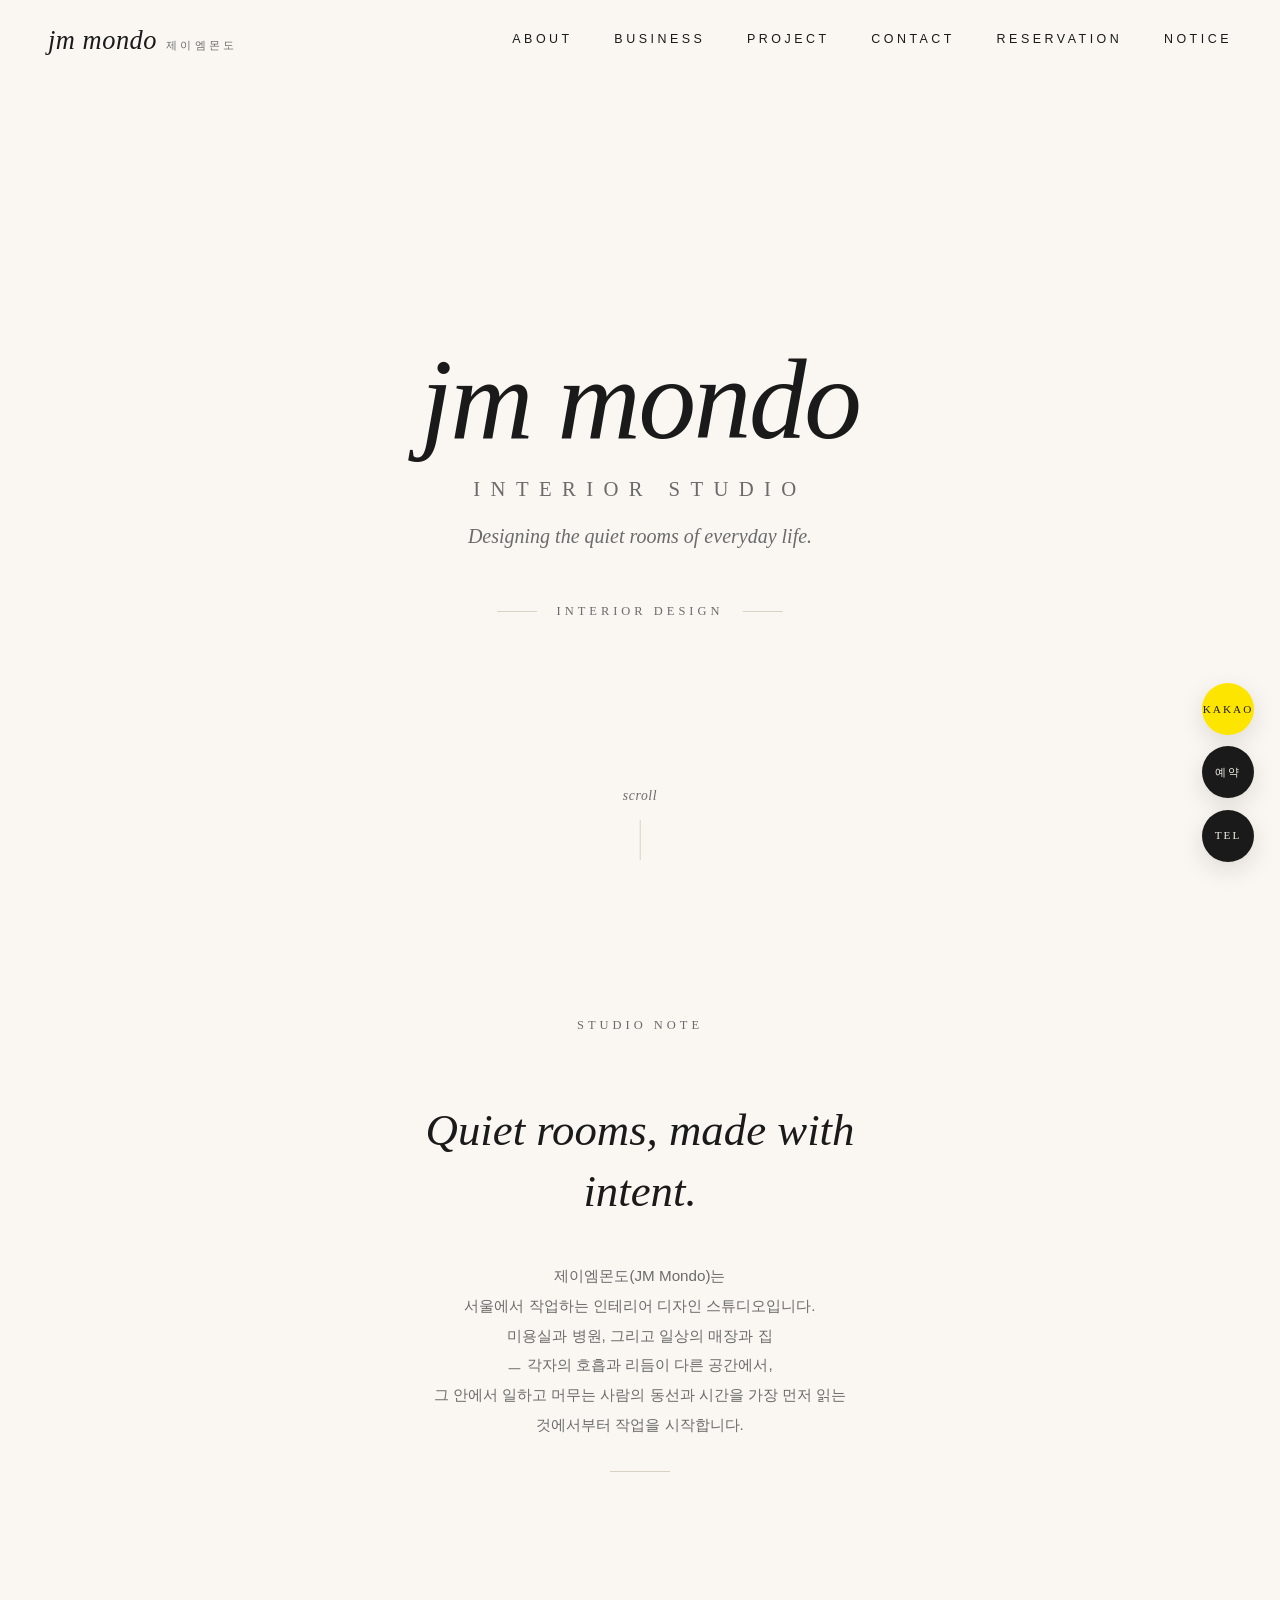
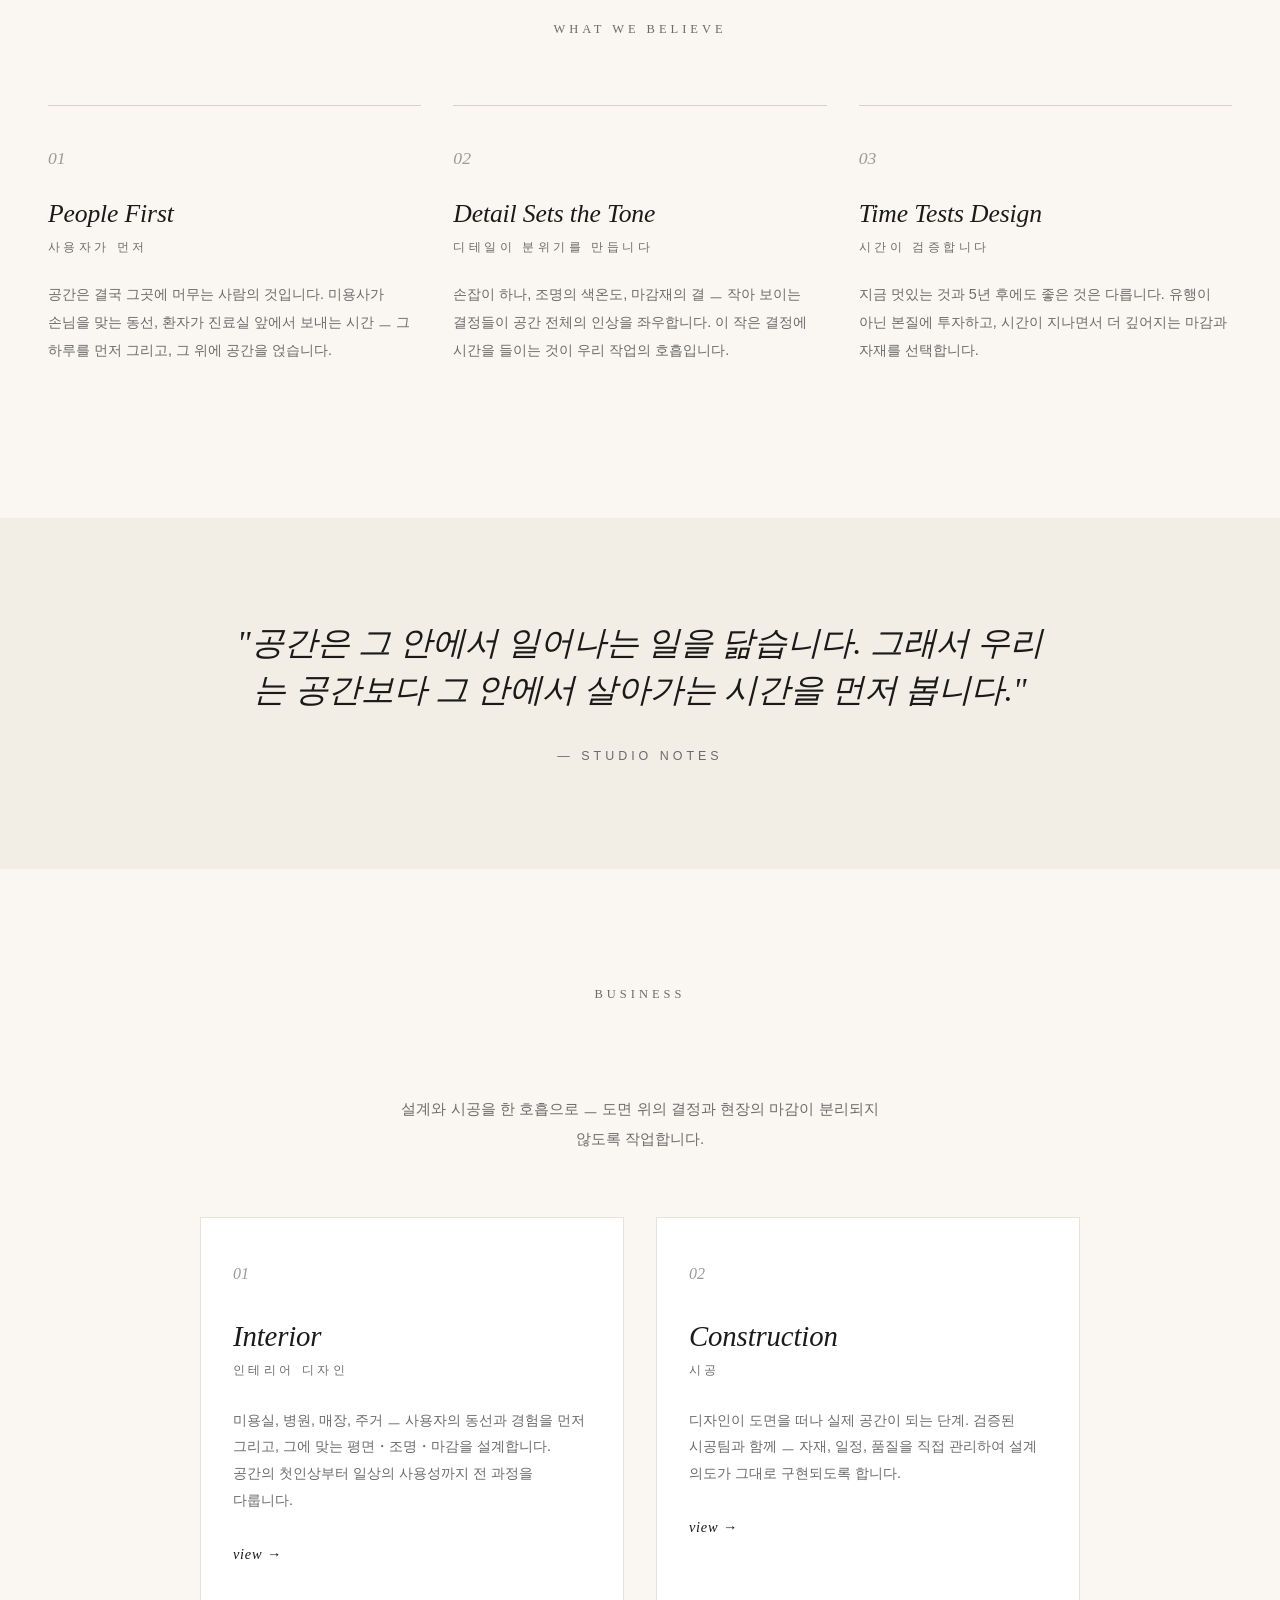
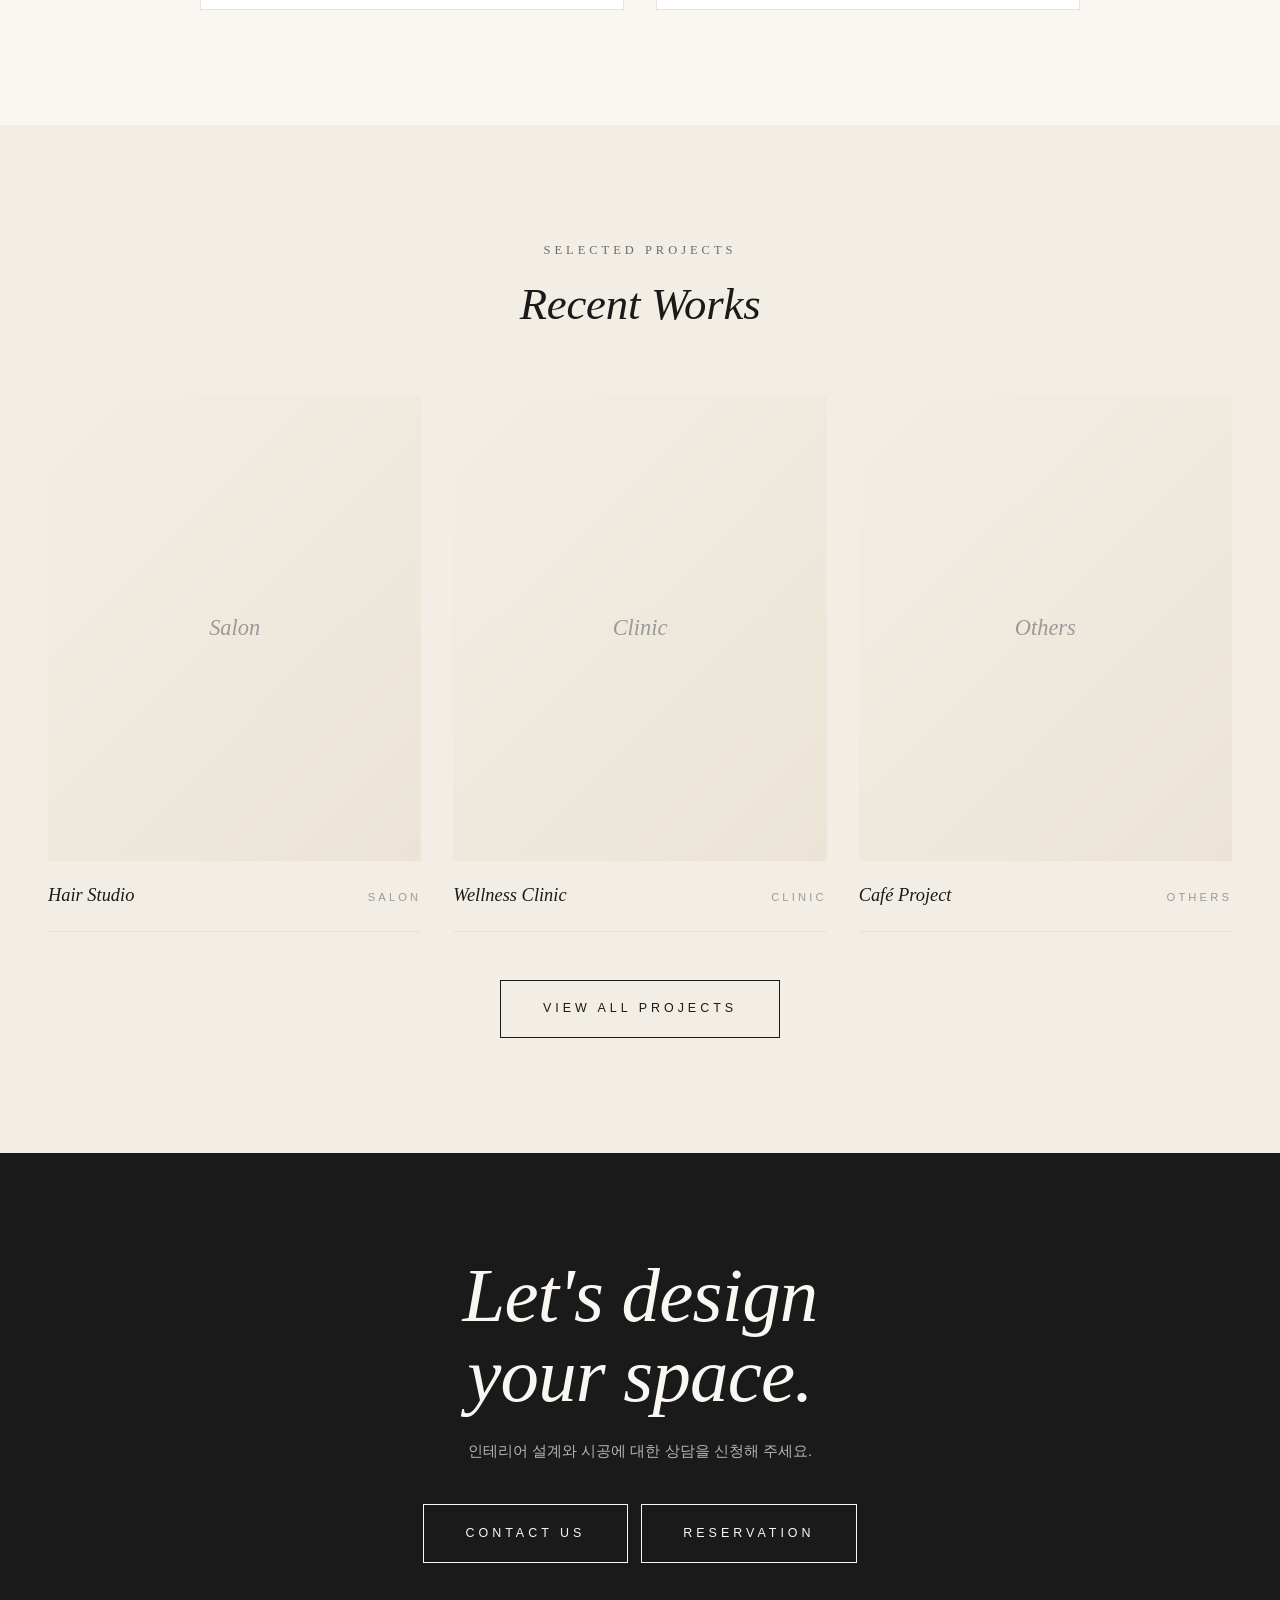
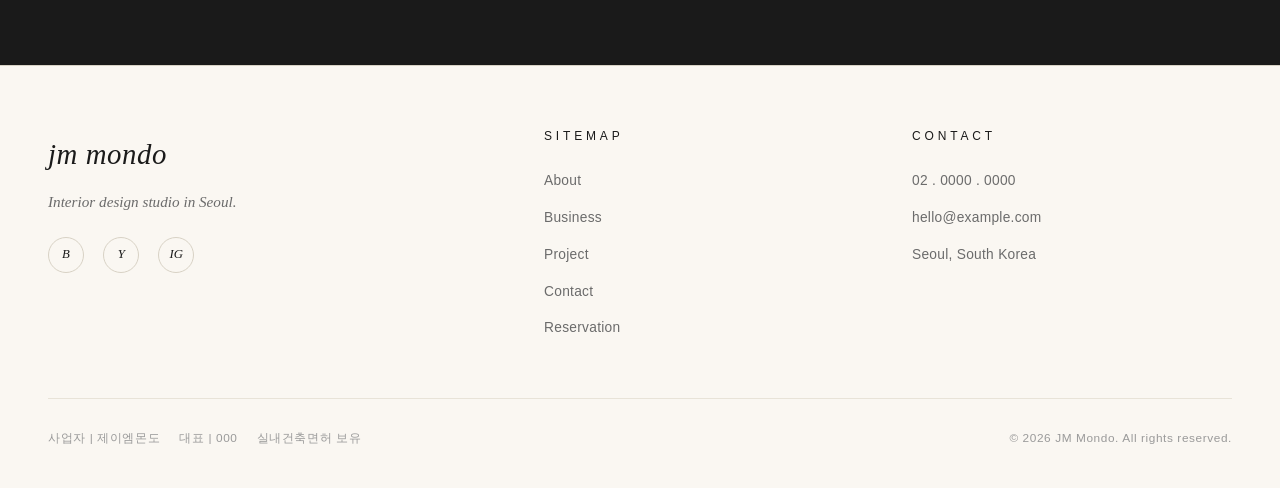
==== commit 1112ee16: "Update index.html" ====
--- a/index.html
+++ b/index.html
@@ -109,8 +109,7 @@
         Designing the quiet rooms of everyday life.
       </p>
       <div class="hero-meta reveal">
-        <span>Seoul</span>
-        <span>Interior Design</span>
+              <span>Interior Design</span>
       </div>
     </div>
 
@@ -133,8 +132,7 @@
 
       <div class="reveal" style="max-width:50ch; margin:0 auto; text-align:center;">
         <p class="body-kr">
-          제이엠몬도(JM Mondo)는 
-          서울에서 작업하는 인테리어 디자인 스튜디오입니다. 미용실과 병원, 그리고 일상의 매장과 집 ㅡ 각자의 호흡과 리듬이 다른 공간에서, 그 안에서 일하고 머무는 사람의 동선과 시간을 가장 먼저 읽는 것에서부터 작업을 시작합니다.
+          제이엠몬도(JM Mondo)는<br>서울에서 작업하는 인테리어 디자인 스튜디오입니다. <br>미용실과 병원, 그리고 일상의 매장과 집 <br>ㅡ 각자의 호흡과 리듬이 다른 공간에서,<br> 그 안에서 일하고 머무는 사람의 동선과 시간을 가장 먼저 읽는 것에서부터 작업을 시작합니다.
         </p>
       </div>
 
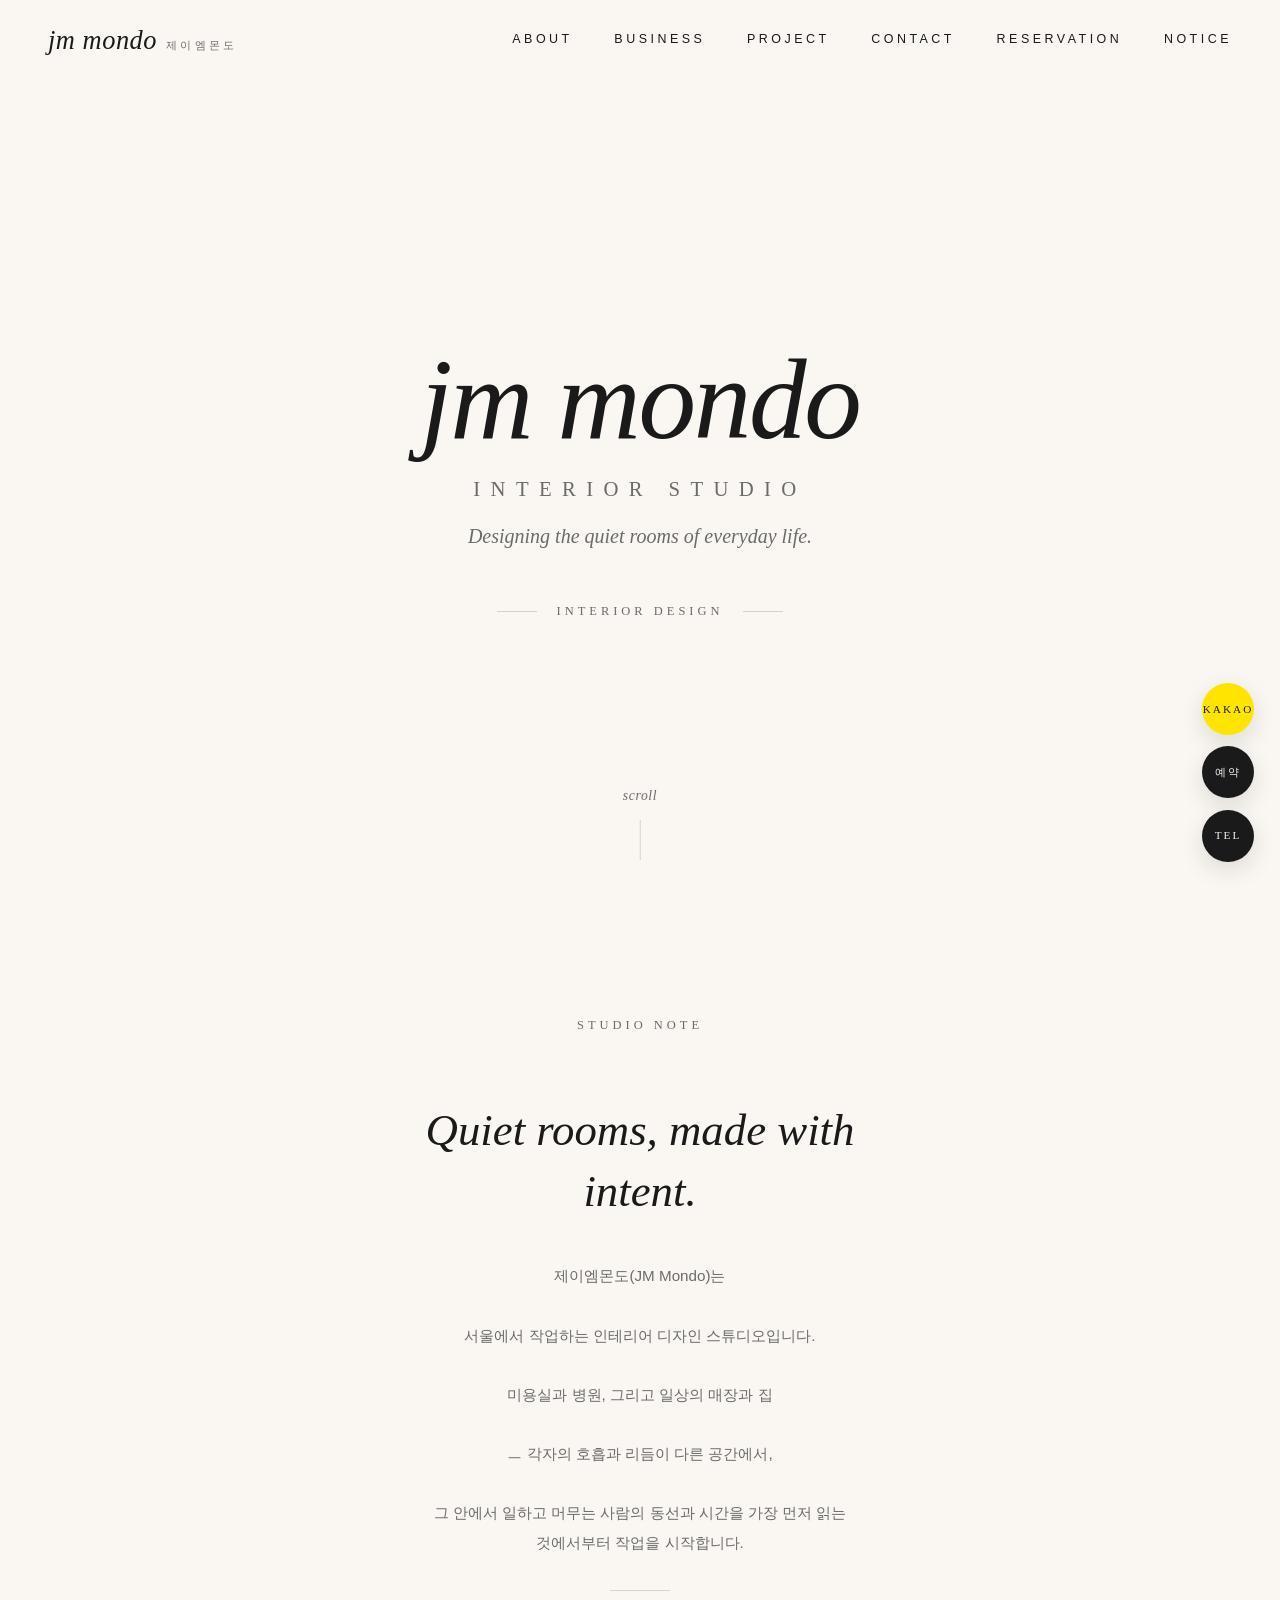
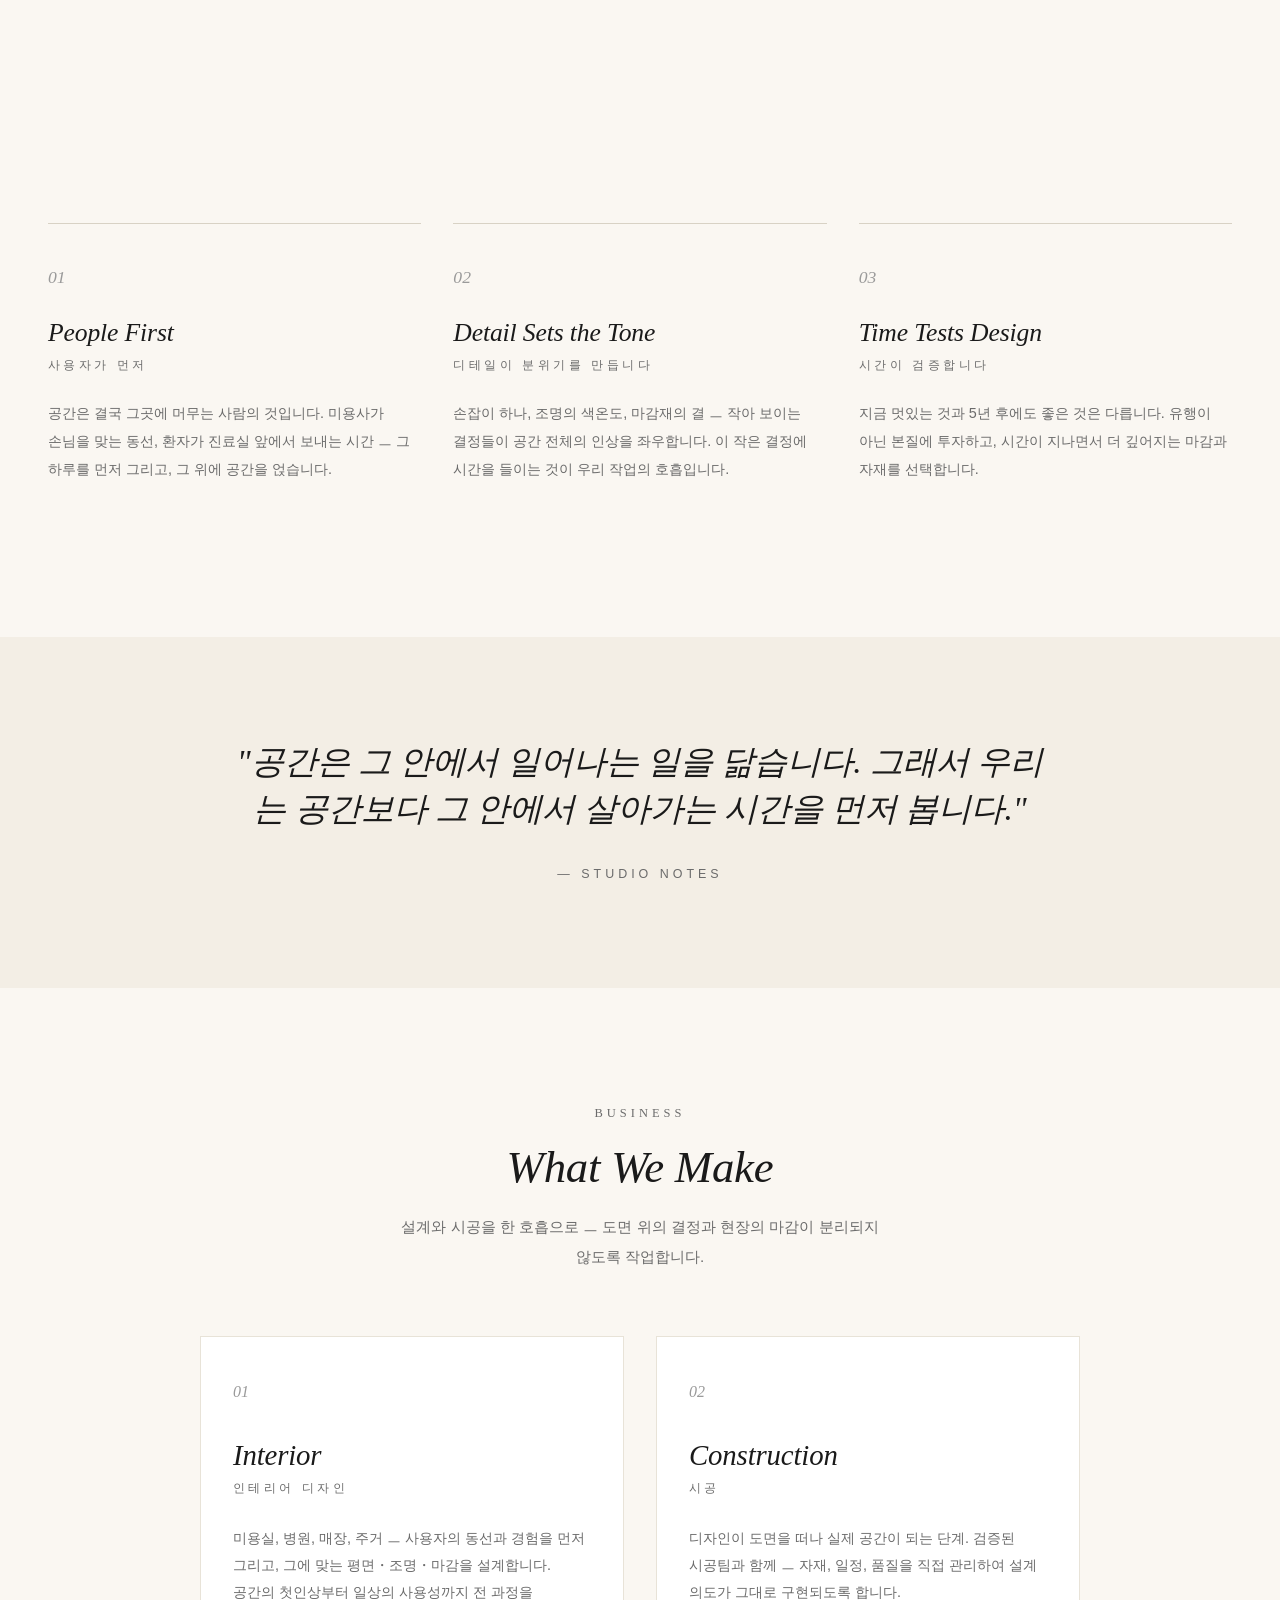
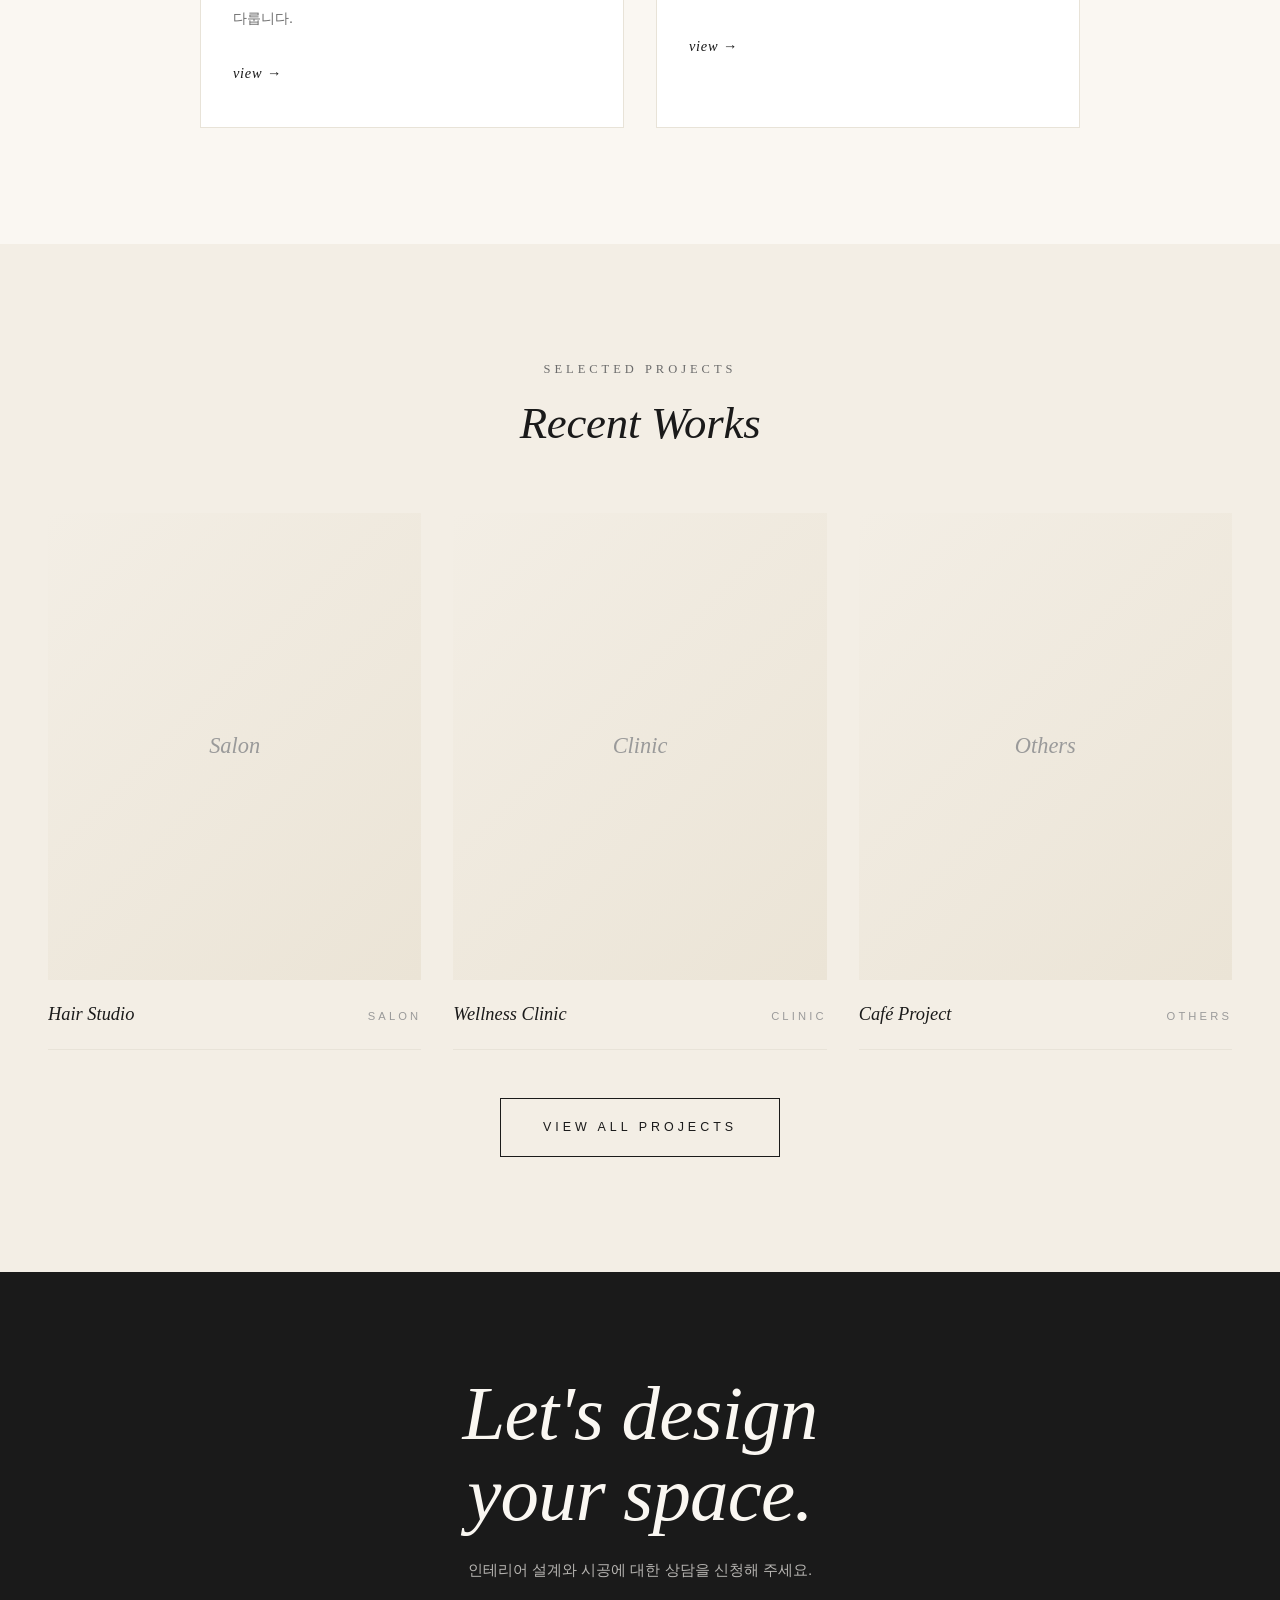
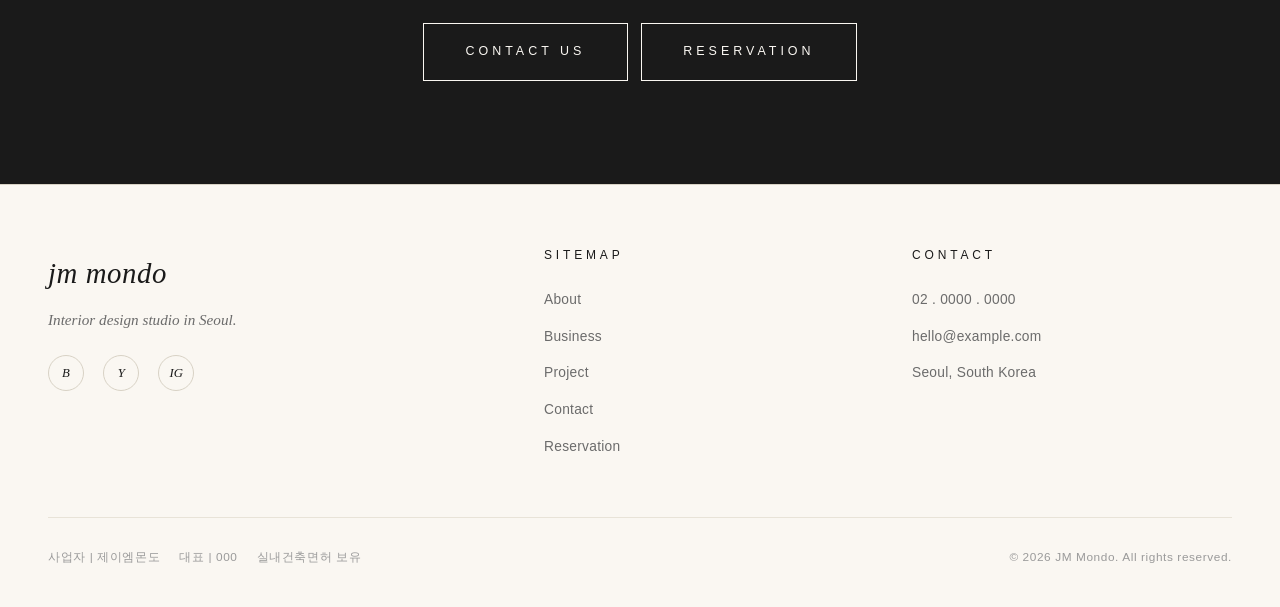
==== commit b86bfb76: "Update index.html" ====
--- a/index.html
+++ b/index.html
@@ -132,7 +132,7 @@
 
       <div class="reveal" style="max-width:50ch; margin:0 auto; text-align:center;">
         <p class="body-kr">
-          제이엠몬도(JM Mondo)는<br>서울에서 작업하는 인테리어 디자인 스튜디오입니다. <br>미용실과 병원, 그리고 일상의 매장과 집 <br>ㅡ 각자의 호흡과 리듬이 다른 공간에서,<br> 그 안에서 일하고 머무는 사람의 동선과 시간을 가장 먼저 읽는 것에서부터 작업을 시작합니다.
+          제이엠몬도(JM Mondo)는<br><br>서울에서 작업하는 인테리어 디자인 스튜디오입니다. <br><br>미용실과 병원, 그리고 일상의 매장과 집 <br><br>ㅡ 각자의 호흡과 리듬이 다른 공간에서,<br><br> 그 안에서 일하고 머무는 사람의 동선과 시간을 가장 먼저 읽는 것에서부터 작업을 시작합니다.
         </p>
       </div>
 
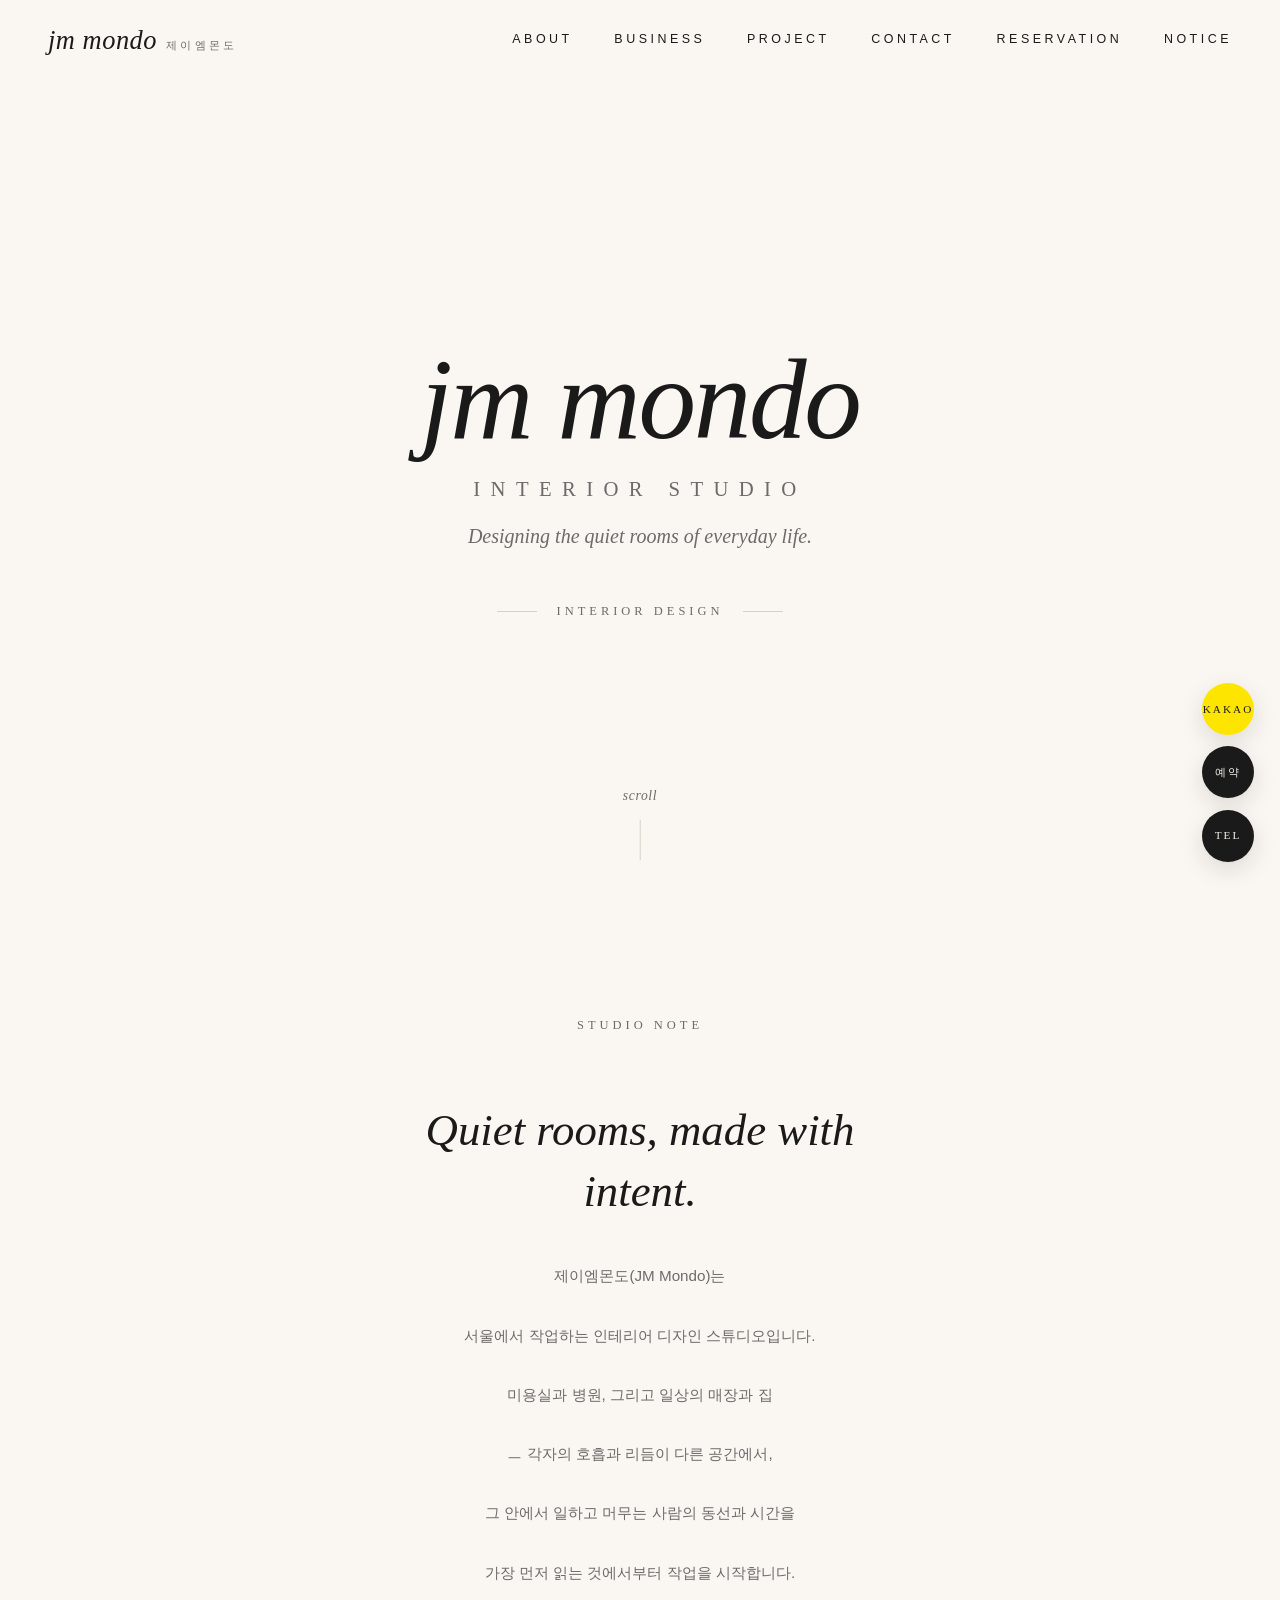
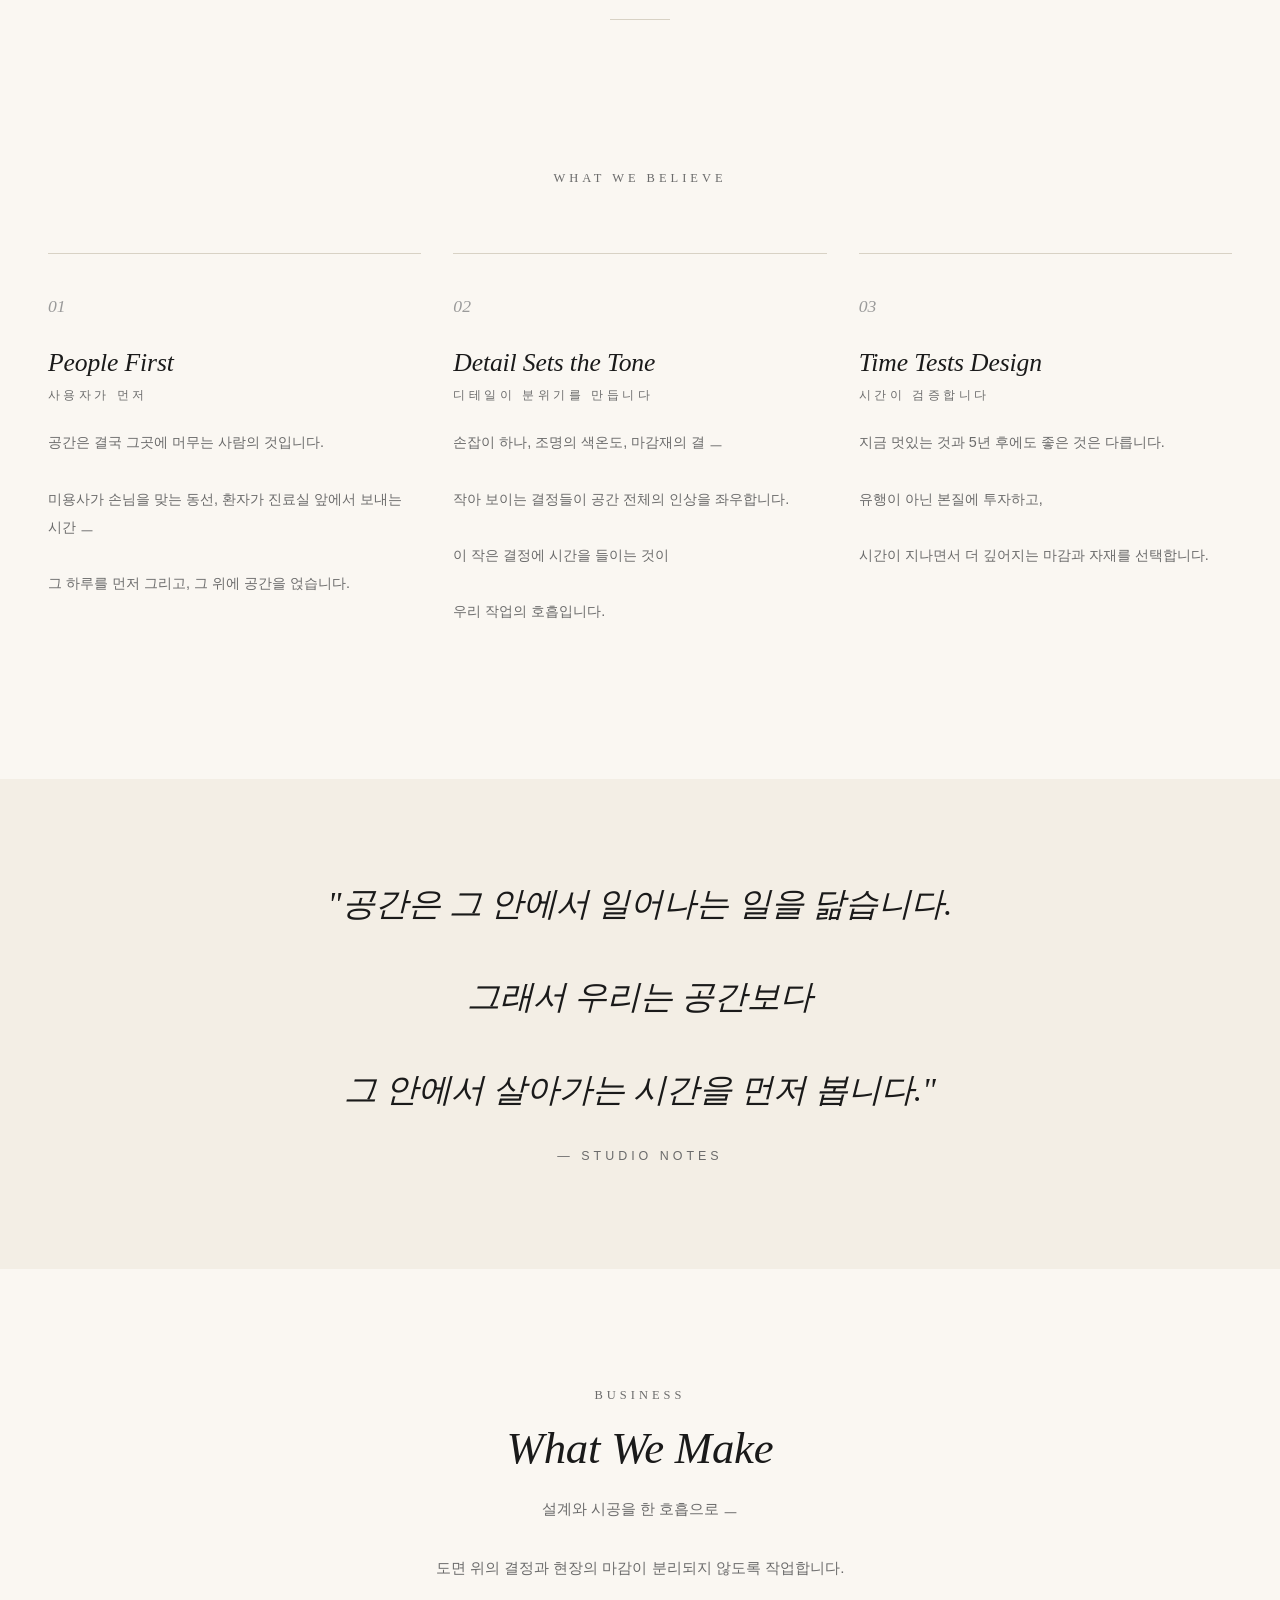
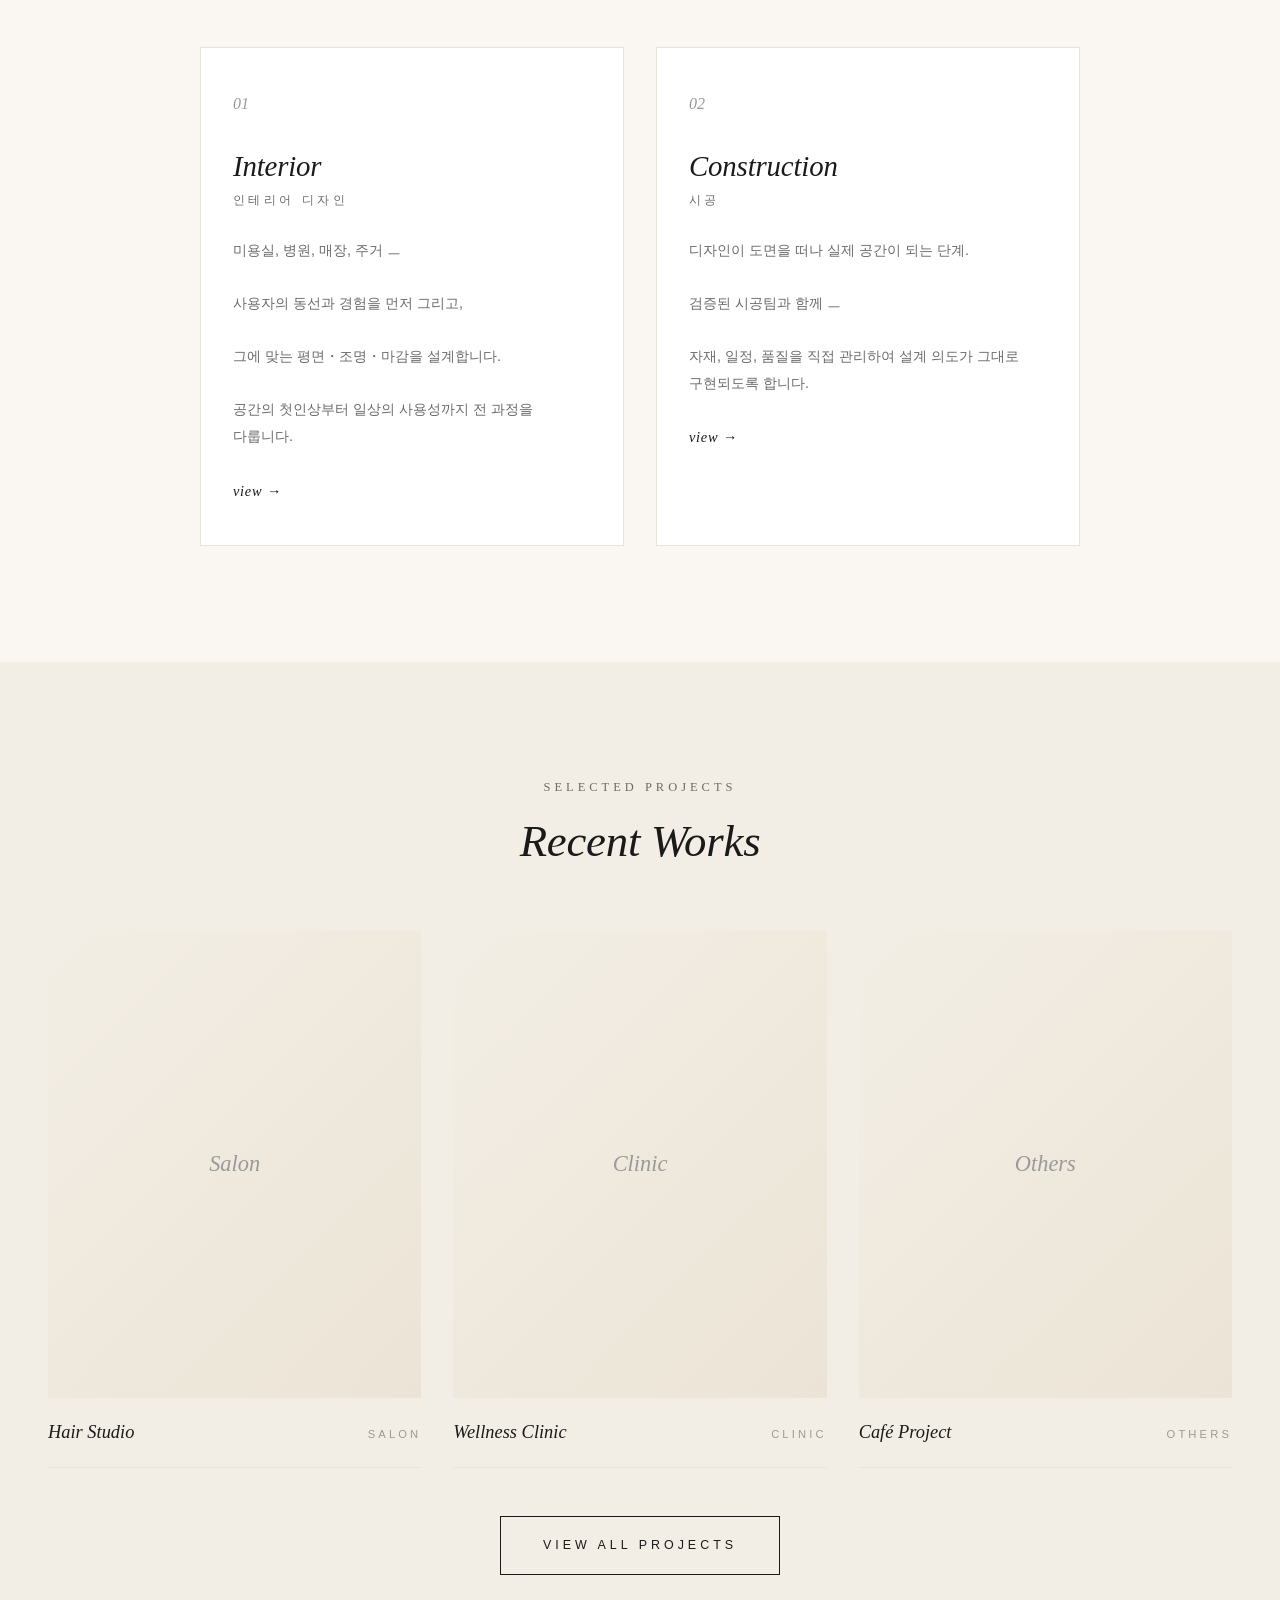
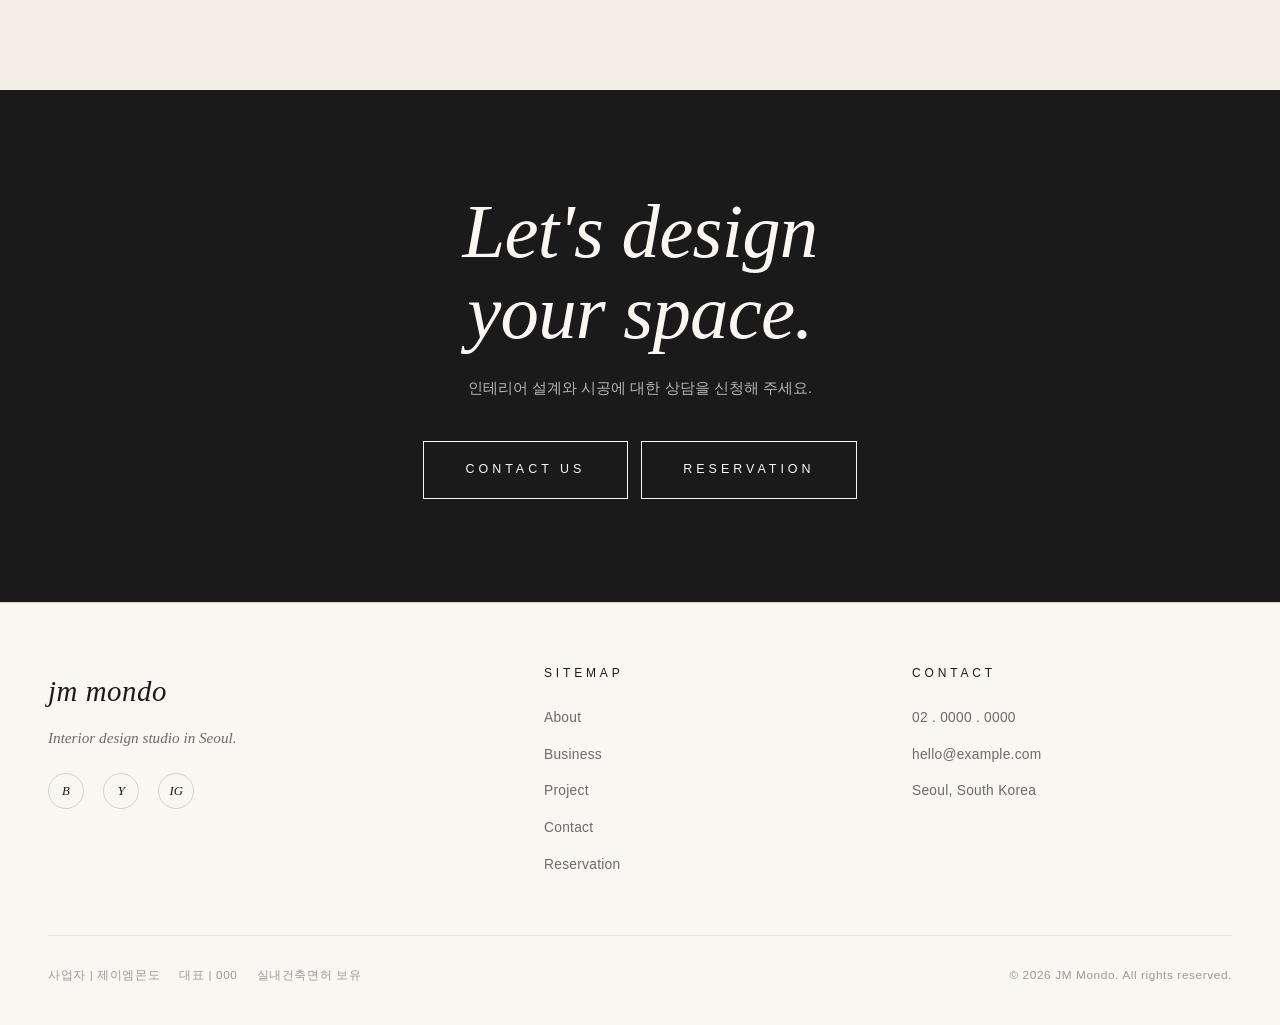
==== commit 5b1ba250: "Update index.html" ====
--- a/index.html
+++ b/index.html
@@ -132,7 +132,7 @@
 
       <div class="reveal" style="max-width:50ch; margin:0 auto; text-align:center;">
         <p class="body-kr">
-          제이엠몬도(JM Mondo)는<br><br>서울에서 작업하는 인테리어 디자인 스튜디오입니다. <br><br>미용실과 병원, 그리고 일상의 매장과 집 <br><br>ㅡ 각자의 호흡과 리듬이 다른 공간에서,<br><br> 그 안에서 일하고 머무는 사람의 동선과 시간을 가장 먼저 읽는 것에서부터 작업을 시작합니다.
+          제이엠몬도(JM Mondo)는<br><br>서울에서 작업하는 인테리어 디자인 스튜디오입니다. <br><br>미용실과 병원, 그리고 일상의 매장과 집 <br><br>ㅡ 각자의 호흡과 리듬이 다른 공간에서,<br><br> 그 안에서 일하고 머무는 사람의 동선과 시간을<br><br>가장 먼저 읽는 것에서부터 작업을 시작합니다.
         </p>
       </div>
 
@@ -152,21 +152,21 @@
           <span style="font-family:var(--font-display); font-style:italic; font-size:1.1rem; color:var(--text-soft); display:block; margin-bottom:1.6rem;"><em>01</em></span>
           <h3 style="font-family:var(--font-display); font-style:italic; font-size:1.6rem; margin-bottom:0.4rem; font-weight:400; line-height:1.2;"><em>People First</em></h3>
           <span style="font-size:0.78rem; letter-spacing:0.28em; text-transform:uppercase; color:var(--text-muted); margin-bottom:1.4rem; display:block;">사용자가 먼저</span>
-          <p class="body-kr" style="font-size:0.9rem;">공간은 결국 그곳에 머무는 사람의 것입니다. 미용사가 손님을 맞는 동선, 환자가 진료실 앞에서 보내는 시간 ㅡ 그 하루를 먼저 그리고, 그 위에 공간을 얹습니다.</p>
+          <p class="body-kr" style="font-size:0.9rem;">공간은 결국 그곳에 머무는 사람의 것입니다.<br><br>미용사가 손님을 맞는 동선, 환자가 진료실 앞에서 보내는 시간 ㅡ<br><br>그 하루를 먼저 그리고, 그 위에 공간을 얹습니다.</p>
         </div>
 
         <div class="reveal" style="padding:2.4rem 0; border-top:1px solid var(--line);">
           <span style="font-family:var(--font-display); font-style:italic; font-size:1.1rem; color:var(--text-soft); display:block; margin-bottom:1.6rem;"><em>02</em></span>
           <h3 style="font-family:var(--font-display); font-style:italic; font-size:1.6rem; margin-bottom:0.4rem; font-weight:400; line-height:1.2;"><em>Detail Sets the Tone</em></h3>
           <span style="font-size:0.78rem; letter-spacing:0.28em; text-transform:uppercase; color:var(--text-muted); margin-bottom:1.4rem; display:block;">디테일이 분위기를 만듭니다</span>
-          <p class="body-kr" style="font-size:0.9rem;">손잡이 하나, 조명의 색온도, 마감재의 결 ㅡ 작아 보이는 결정들이 공간 전체의 인상을 좌우합니다. 이 작은 결정에 시간을 들이는 것이 우리 작업의 호흡입니다.</p>
+          <p class="body-kr" style="font-size:0.9rem;">손잡이 하나, 조명의 색온도, 마감재의 결 ㅡ<br><br>작아 보이는 결정들이 공간 전체의 인상을 좌우합니다.<br><br>이 작은 결정에 시간을 들이는 것이<br><br>우리 작업의 호흡입니다.</p>
         </div>
 
         <div class="reveal" style="padding:2.4rem 0; border-top:1px solid var(--line);">
           <span style="font-family:var(--font-display); font-style:italic; font-size:1.1rem; color:var(--text-soft); display:block; margin-bottom:1.6rem;"><em>03</em></span>
           <h3 style="font-family:var(--font-display); font-style:italic; font-size:1.6rem; margin-bottom:0.4rem; font-weight:400; line-height:1.2;"><em>Time Tests Design</em></h3>
           <span style="font-size:0.78rem; letter-spacing:0.28em; text-transform:uppercase; color:var(--text-muted); margin-bottom:1.4rem; display:block;">시간이 검증합니다</span>
-          <p class="body-kr" style="font-size:0.9rem;">지금 멋있는 것과 5년 후에도 좋은 것은 다릅니다. 유행이 아닌 본질에 투자하고, 시간이 지나면서 더 깊어지는 마감과 자재를 선택합니다.</p>
+          <p class="body-kr" style="font-size:0.9rem;">지금 멋있는 것과 5년 후에도 좋은 것은 다릅니다.<br><br>유행이 아닌 본질에 투자하고,<br><br>시간이 지나면서 더 깊어지는 마감과 자재를 선택합니다.</p>
         </div>
       </div>
     </div>
@@ -176,7 +176,7 @@
   <section class="editorial-banner reveal">
     <div class="container">
       <blockquote>
-        "공간은 그 안에서 일어나는 일을 닮습니다. 그래서 우리는 공간보다 그 안에서 살아가는 시간을 먼저 봅니다."
+        "공간은 그 안에서 일어나는 일을 닮습니다.<br><br>그래서 우리는 공간보다<br><br>그 안에서 살아가는 시간을 먼저 봅니다."
       </blockquote>
       <cite>— Studio Notes</cite>
     </div>
@@ -189,7 +189,7 @@
         <span class="eyebrow reveal">Business</span>
         <h2 class="h-section reveal">What We Make</h2>
         <p class="body-kr reveal" style="margin-top:1.2rem;">
-          설계와 시공을 한 호흡으로 ㅡ 도면 위의 결정과 현장의 마감이 분리되지 않도록 작업합니다.
+          설계와 시공을 한 호흡으로 ㅡ<br><br>도면 위의 결정과 현장의 마감이 분리되지 않도록 작업합니다.
         </p>
       </div>
 
@@ -198,7 +198,7 @@
           <span class="num"><em>01</em></span>
           <h3 class="title"><em>Interior</em></h3>
           <span class="title-kr">인테리어 디자인</span>
-          <p class="desc">미용실, 병원, 매장, 주거 ㅡ 사용자의 동선과 경험을 먼저 그리고, 그에 맞는 평면・조명・마감을 설계합니다. 공간의 첫인상부터 일상의 사용성까지 전 과정을 다룹니다.</p>
+          <p class="desc">미용실, 병원, 매장, 주거 ㅡ<br><br>사용자의 동선과 경험을 먼저 그리고,<br><br>그에 맞는 평면・조명・마감을 설계합니다.<br><br>공간의 첫인상부터 일상의 사용성까지 전 과정을 다룹니다.</p>
           <span class="arrow">view → </span>
         </a>
 
@@ -206,7 +206,7 @@
           <span class="num"><em>02</em></span>
           <h3 class="title"><em>Construction</em></h3>
           <span class="title-kr">시공</span>
-          <p class="desc">디자인이 도면을 떠나 실제 공간이 되는 단계. 검증된 시공팀과 함께 ㅡ 자재, 일정, 품질을 직접 관리하여 설계 의도가 그대로 구현되도록 합니다.</p>
+          <p class="desc">디자인이 도면을 떠나 실제 공간이 되는 단계.<br><br>검증된 시공팀과 함께 ㅡ<br><br>자재, 일정, 품질을 직접 관리하여 설계 의도가 그대로 구현되도록 합니다.</p>
           <span class="arrow">view → </span>
         </a>
       </div>
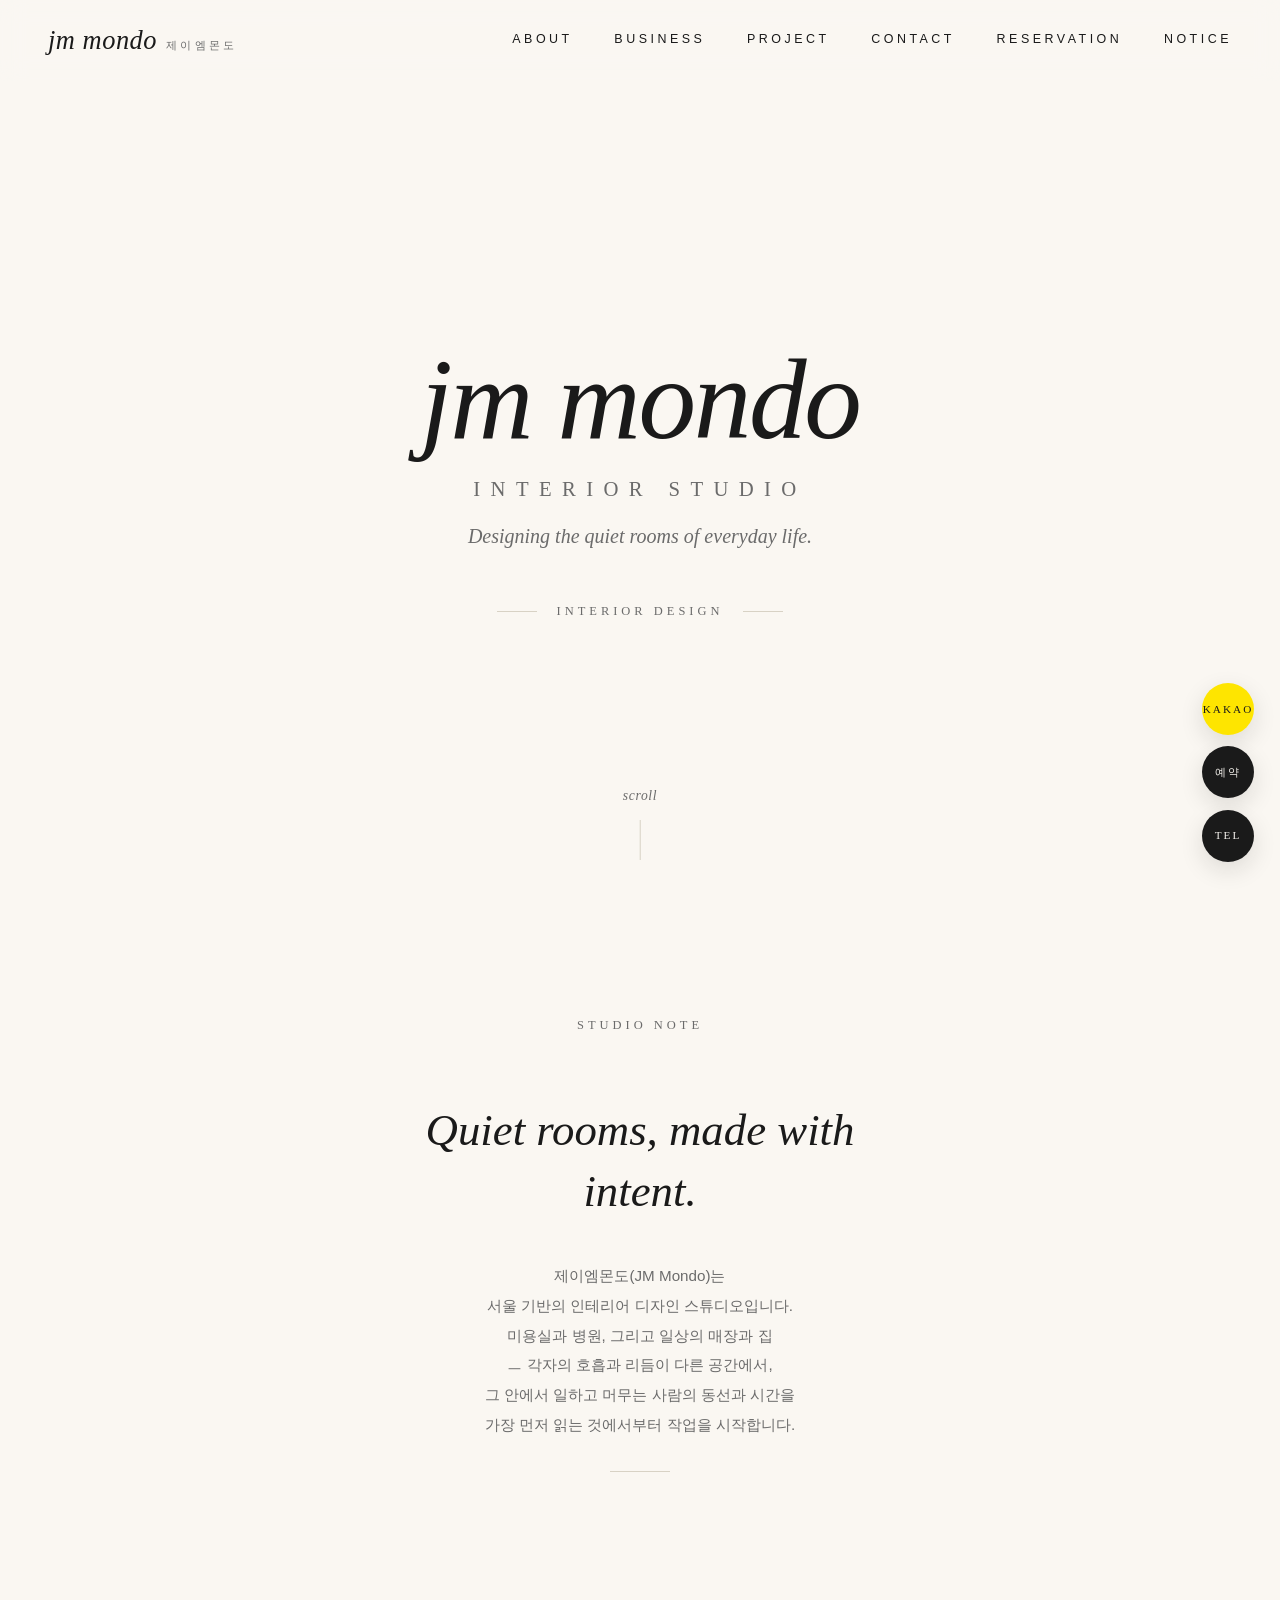
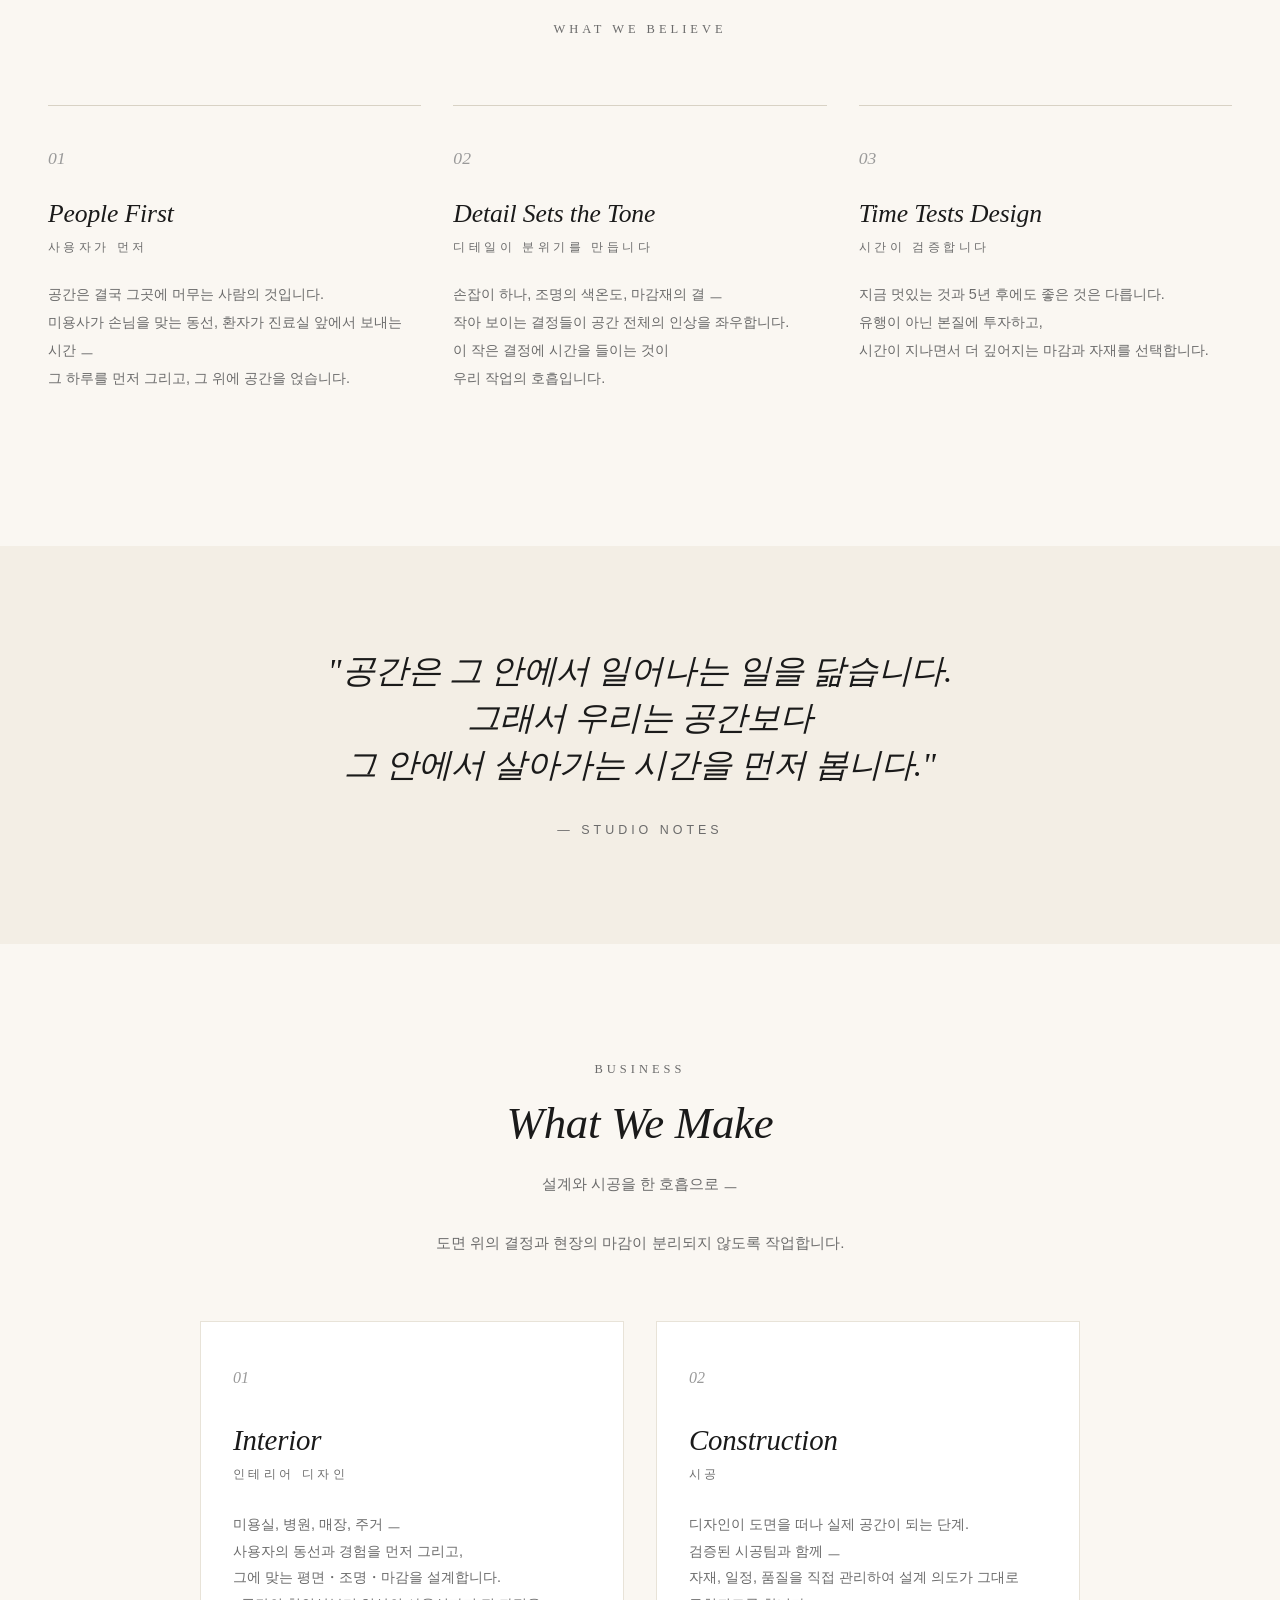
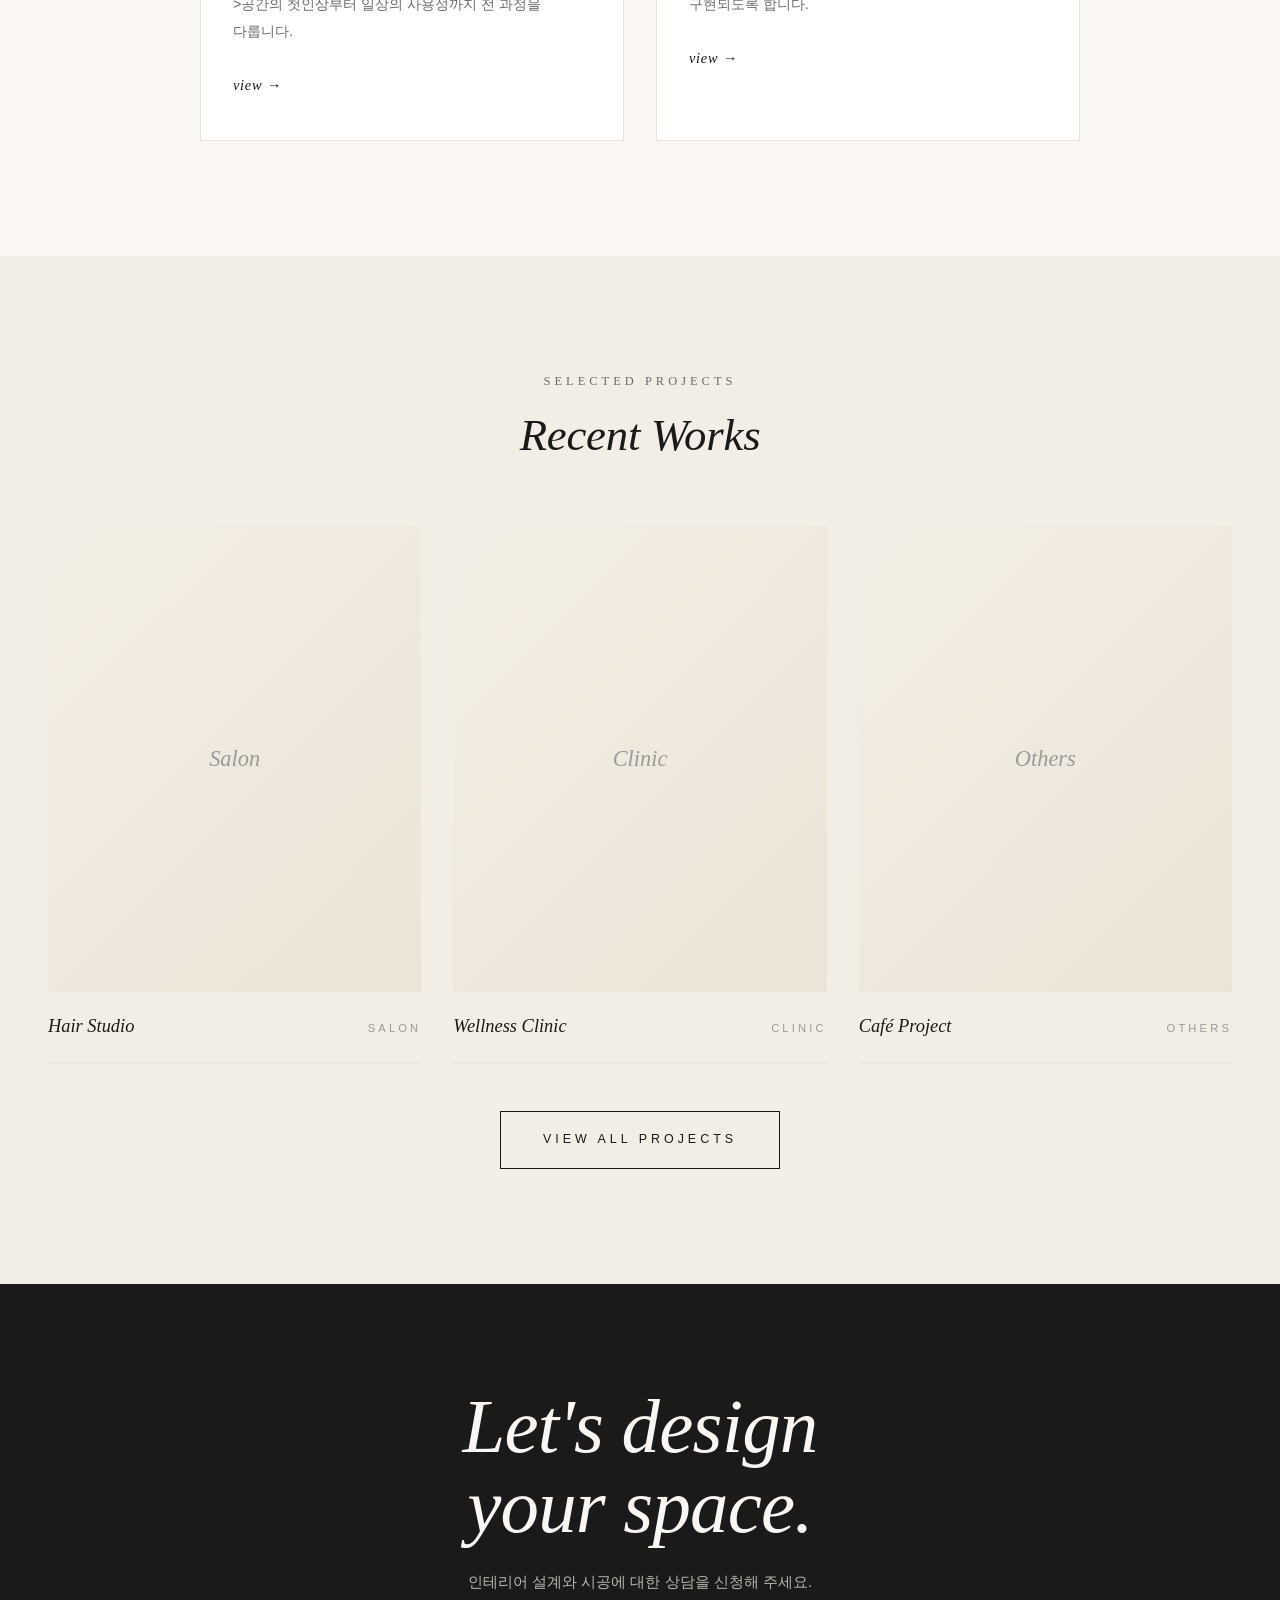
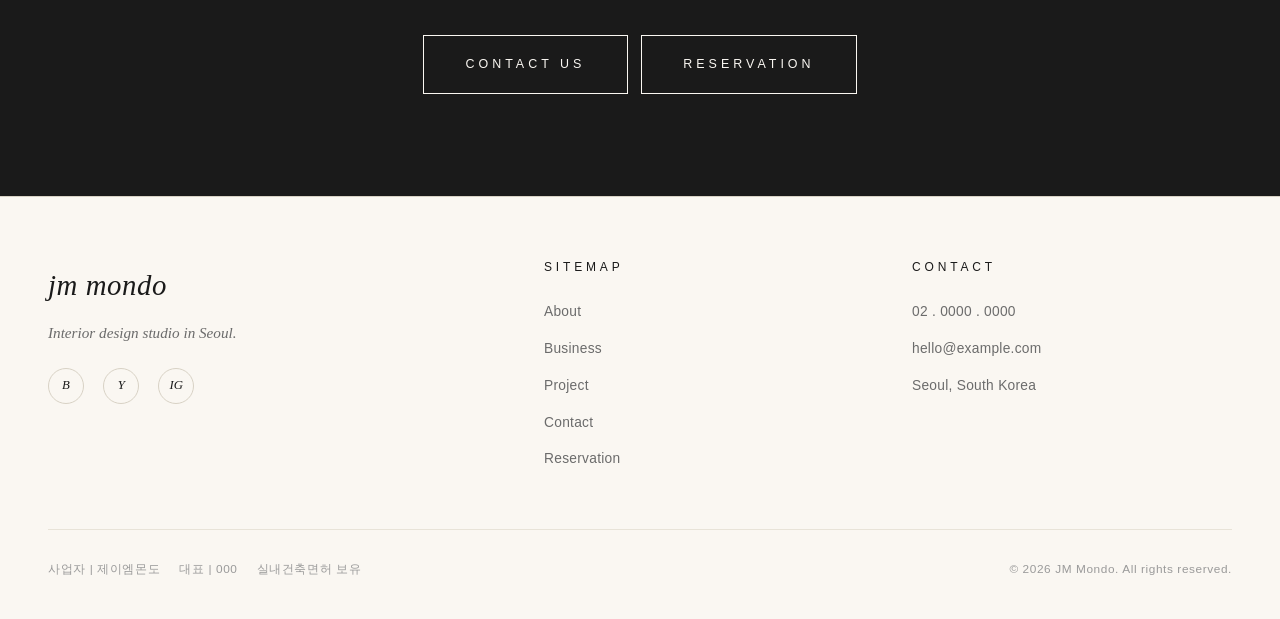
==== commit feea8ef2: "Update index.html" ====
--- a/index.html
+++ b/index.html
@@ -132,7 +132,7 @@
 
       <div class="reveal" style="max-width:50ch; margin:0 auto; text-align:center;">
         <p class="body-kr">
-          제이엠몬도(JM Mondo)는<br><br>서울에서 작업하는 인테리어 디자인 스튜디오입니다. <br><br>미용실과 병원, 그리고 일상의 매장과 집 <br><br>ㅡ 각자의 호흡과 리듬이 다른 공간에서,<br><br> 그 안에서 일하고 머무는 사람의 동선과 시간을<br><br>가장 먼저 읽는 것에서부터 작업을 시작합니다.
+          제이엠몬도(JM Mondo)는<br>서울 기반의 인테리어 디자인 스튜디오입니다. <br>미용실과 병원, 그리고 일상의 매장과 집 <br>ㅡ 각자의 호흡과 리듬이 다른 공간에서,<br> 그 안에서 일하고 머무는 사람의 동선과 시간을<br>가장 먼저 읽는 것에서부터 작업을 시작합니다.
         </p>
       </div>
 
@@ -152,21 +152,21 @@
           <span style="font-family:var(--font-display); font-style:italic; font-size:1.1rem; color:var(--text-soft); display:block; margin-bottom:1.6rem;"><em>01</em></span>
           <h3 style="font-family:var(--font-display); font-style:italic; font-size:1.6rem; margin-bottom:0.4rem; font-weight:400; line-height:1.2;"><em>People First</em></h3>
           <span style="font-size:0.78rem; letter-spacing:0.28em; text-transform:uppercase; color:var(--text-muted); margin-bottom:1.4rem; display:block;">사용자가 먼저</span>
-          <p class="body-kr" style="font-size:0.9rem;">공간은 결국 그곳에 머무는 사람의 것입니다.<br><br>미용사가 손님을 맞는 동선, 환자가 진료실 앞에서 보내는 시간 ㅡ<br><br>그 하루를 먼저 그리고, 그 위에 공간을 얹습니다.</p>
+          <p class="body-kr" style="font-size:0.9rem;">공간은 결국 그곳에 머무는 사람의 것입니다.<br>미용사가 손님을 맞는 동선, 환자가 진료실 앞에서 보내는 시간 ㅡ<br>그 하루를 먼저 그리고, 그 위에 공간을 얹습니다.</p>
         </div>
 
         <div class="reveal" style="padding:2.4rem 0; border-top:1px solid var(--line);">
           <span style="font-family:var(--font-display); font-style:italic; font-size:1.1rem; color:var(--text-soft); display:block; margin-bottom:1.6rem;"><em>02</em></span>
           <h3 style="font-family:var(--font-display); font-style:italic; font-size:1.6rem; margin-bottom:0.4rem; font-weight:400; line-height:1.2;"><em>Detail Sets the Tone</em></h3>
           <span style="font-size:0.78rem; letter-spacing:0.28em; text-transform:uppercase; color:var(--text-muted); margin-bottom:1.4rem; display:block;">디테일이 분위기를 만듭니다</span>
-          <p class="body-kr" style="font-size:0.9rem;">손잡이 하나, 조명의 색온도, 마감재의 결 ㅡ<br><br>작아 보이는 결정들이 공간 전체의 인상을 좌우합니다.<br><br>이 작은 결정에 시간을 들이는 것이<br><br>우리 작업의 호흡입니다.</p>
+          <p class="body-kr" style="font-size:0.9rem;">손잡이 하나, 조명의 색온도, 마감재의 결 ㅡ<br>작아 보이는 결정들이 공간 전체의 인상을 좌우합니다.<br>이 작은 결정에 시간을 들이는 것이<br>우리 작업의 호흡입니다.</p>
         </div>
 
         <div class="reveal" style="padding:2.4rem 0; border-top:1px solid var(--line);">
           <span style="font-family:var(--font-display); font-style:italic; font-size:1.1rem; color:var(--text-soft); display:block; margin-bottom:1.6rem;"><em>03</em></span>
           <h3 style="font-family:var(--font-display); font-style:italic; font-size:1.6rem; margin-bottom:0.4rem; font-weight:400; line-height:1.2;"><em>Time Tests Design</em></h3>
           <span style="font-size:0.78rem; letter-spacing:0.28em; text-transform:uppercase; color:var(--text-muted); margin-bottom:1.4rem; display:block;">시간이 검증합니다</span>
-          <p class="body-kr" style="font-size:0.9rem;">지금 멋있는 것과 5년 후에도 좋은 것은 다릅니다.<br><br>유행이 아닌 본질에 투자하고,<br><br>시간이 지나면서 더 깊어지는 마감과 자재를 선택합니다.</p>
+          <p class="body-kr" style="font-size:0.9rem;">지금 멋있는 것과 5년 후에도 좋은 것은 다릅니다.<br>유행이 아닌 본질에 투자하고,<br>시간이 지나면서 더 깊어지는 마감과 자재를 선택합니다.</p>
         </div>
       </div>
     </div>
@@ -176,7 +176,7 @@
   <section class="editorial-banner reveal">
     <div class="container">
       <blockquote>
-        "공간은 그 안에서 일어나는 일을 닮습니다.<br><br>그래서 우리는 공간보다<br><br>그 안에서 살아가는 시간을 먼저 봅니다."
+        "공간은 그 안에서 일어나는 일을 닮습니다.<br>그래서 우리는 공간보다<br>그 안에서 살아가는 시간을 먼저 봅니다."
       </blockquote>
       <cite>— Studio Notes</cite>
     </div>
@@ -198,7 +198,7 @@
           <span class="num"><em>01</em></span>
           <h3 class="title"><em>Interior</em></h3>
           <span class="title-kr">인테리어 디자인</span>
-          <p class="desc">미용실, 병원, 매장, 주거 ㅡ<br><br>사용자의 동선과 경험을 먼저 그리고,<br><br>그에 맞는 평면・조명・마감을 설계합니다.<br><br>공간의 첫인상부터 일상의 사용성까지 전 과정을 다룹니다.</p>
+          <p class="desc">미용실, 병원, 매장, 주거 ㅡ<br>사용자의 동선과 경험을 먼저 그리고,<br>그에 맞는 평면・조명・마감을 설계합니다.<br>>공간의 첫인상부터 일상의 사용성까지 전 과정을 다룹니다.</p>
           <span class="arrow">view → </span>
         </a>
 
@@ -206,7 +206,7 @@
           <span class="num"><em>02</em></span>
           <h3 class="title"><em>Construction</em></h3>
           <span class="title-kr">시공</span>
-          <p class="desc">디자인이 도면을 떠나 실제 공간이 되는 단계.<br><br>검증된 시공팀과 함께 ㅡ<br><br>자재, 일정, 품질을 직접 관리하여 설계 의도가 그대로 구현되도록 합니다.</p>
+          <p class="desc">디자인이 도면을 떠나 실제 공간이 되는 단계.<br>검증된 시공팀과 함께 ㅡ<br>자재, 일정, 품질을 직접 관리하여 설계 의도가 그대로 구현되도록 합니다.</p>
           <span class="arrow">view → </span>
         </a>
       </div>
